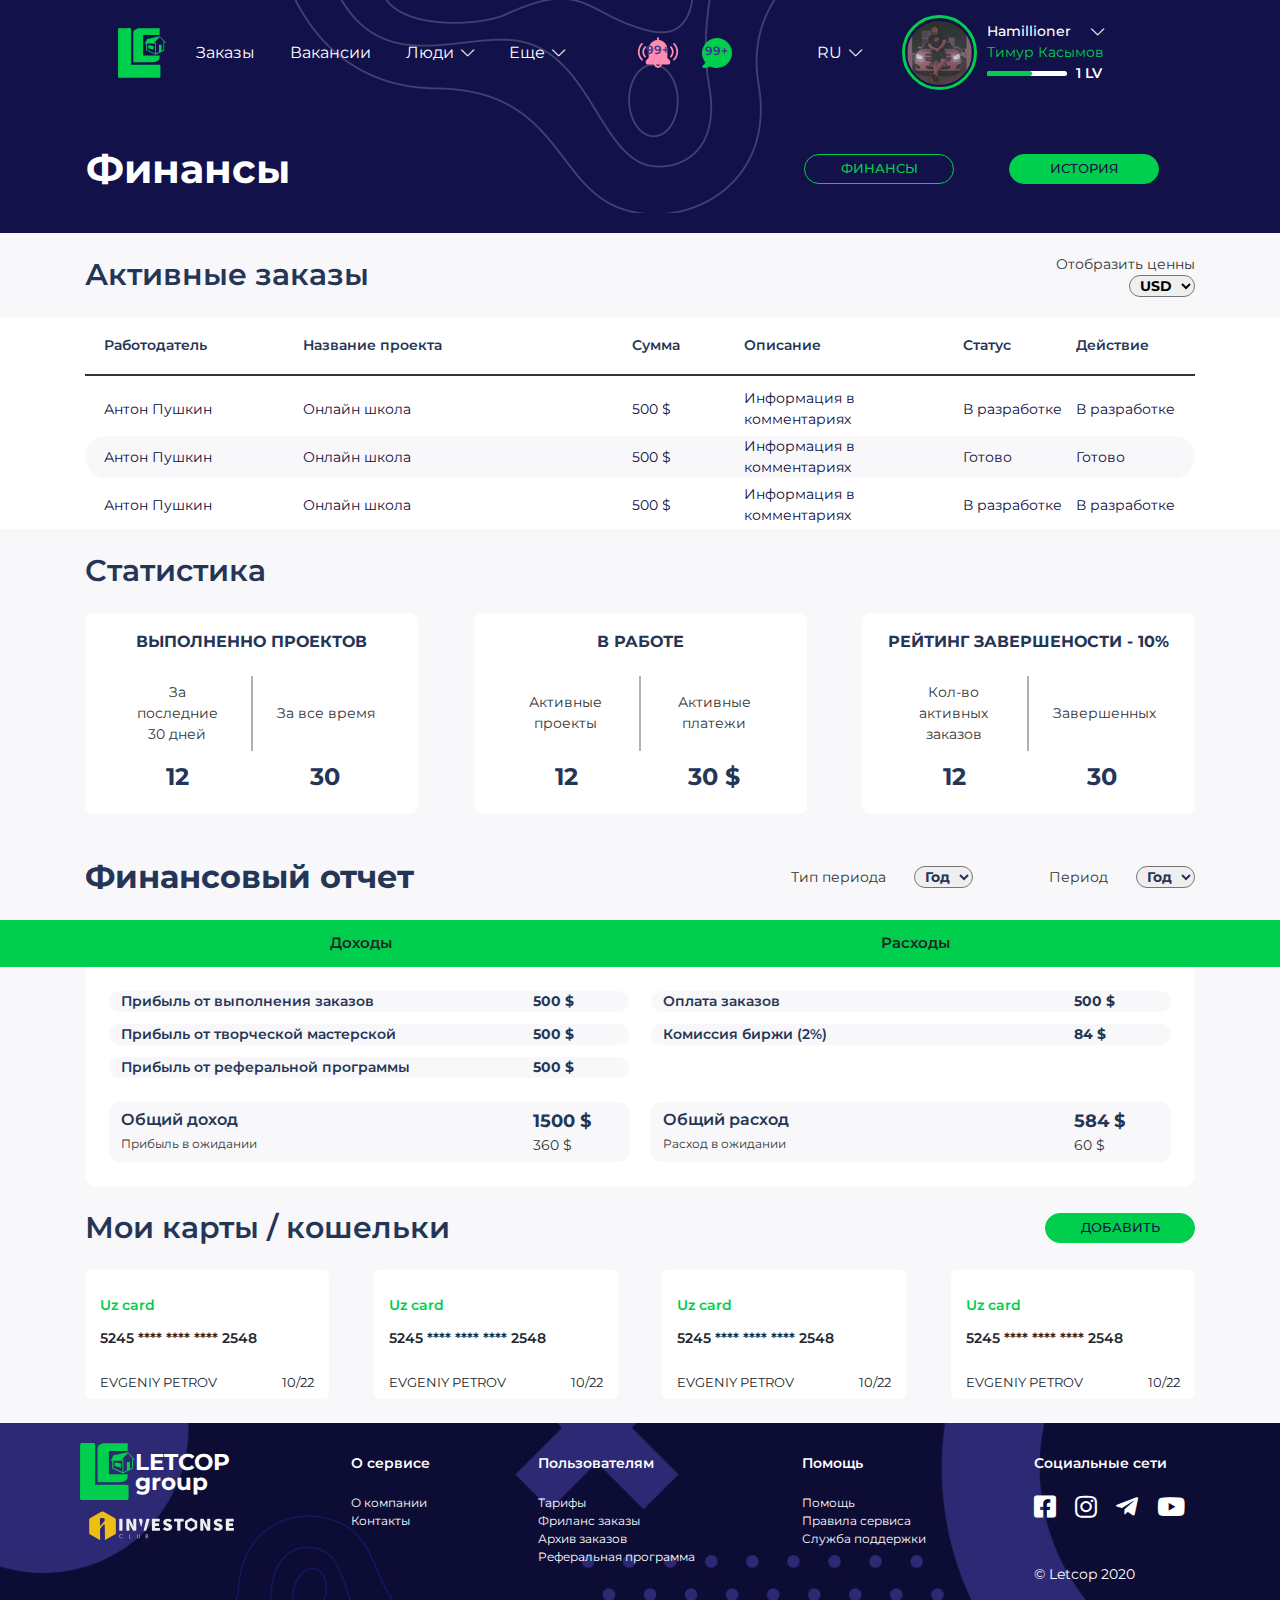
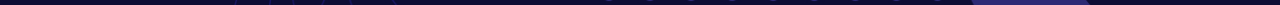
==== finance.html @ d61c0447 "errors corrected" ====
<!DOCTYPE html>
<html lang="ru">

<head>
	<meta charset="UTF-8" />
	<meta name="viewport" content="width=device-width, initial-scale=1.0" />
	<meta http-equiv="X-UA-Compatible" content="ie=edge" />
	<link rel="icon" href="img/favicon-32x32.png" sizes="32x32" type="image/png" />

	<link rel="stylesheet" href="fontawesome/css/all.min.css" />
	<link rel="stylesheet" href="css/bootstrap.min.css" />
	<link rel="stylesheet" href="css/main.css" />
	<link rel="stylesheet" href="css/translate_media.css" />
	<title></title>
</head>

<body>
	<!-- Header -->
	<header>
		<nav class="nav">
			<div class="position-absolute w-100 h-100 overflow-hidden bg-container">
				<img class="fon" src="img/fon.png" alt="" />
			</div>
			<div class="conteiner">
				<div class="head__main_block">
					<div class="head__burger">
						<div class="burger__iteam"></div>
					</div>
					<img class="media__logo" src="img/icon.svg" />

					<div class="head__left">
						<img class="head__logo" src="img/icon.svg" />
						<nav>
							<a href="#/">Заказы</a>
							<a href="#/">Вакансии</a>

							<div class="head__bottom clickedElem">
								<span>Люди</span>
								<i class="fal fa-chevron-down"></i>

								<div class="hide__link">
									<a href="#/">Все команды</a>
									<a href="#/">Все исполнители</a>
								</div>
							</div>

							<div class="head__bottom clickedElem">
								<span>Еще</span>
								<i class="fal fa-chevron-down"></i>

								<div class="hide__link">
									<a href="#/">Форум</a>
									<a href="#/">Блог</a>
									<a href="#/">Новости</a>
								</div>
							</div>
						</nav>
					</div>
					<div class="head__botton">
						<div class="head__bell clickedElem active__bell">
							<p>200</p>
							<svg version="1.1" id="Layer_1" xmlns="http://www.w3.org/2000/svg"
								xmlns:xlink="http://www.w3.org/1999/xlink" x="0px" y="0px" viewBox="0 0 251.2 251.2"
								style="enable-background: new 0 0 251.2 251.2" xml:space="preserve">
								<path class="st0" d="M174.9,154.9c-0.3-0.3-0.4-0.6-0.4-1v-44.8c0-25.4-19.5-46.3-44.2-48.7V49.8c0-2.6-2.1-4.7-4.7-4.7
									c-2.6,0-4.7,2.1-4.7,4.7v10.7c-24.8,2.4-44.2,23.3-44.2,48.7v44.8c0,0.4-0.2,0.7-0.4,1l-11.7,11.7c-2,2-3.1,4.7-3.1,7.6v3.6
									c0,5.9,4.8,10.8,10.8,10.8h32.7c1.7,9.9,10.3,17.5,20.7,17.5s19-7.6,20.7-17.5H179c5.9,0,10.8-4.8,10.8-10.8v-3.6
									c0-2.9-1.1-5.6-3.1-7.6L174.9,154.9z M125.6,196.7c-5.2,0-9.6-3.5-11.1-8.2h22.1C135.1,193.3,130.8,196.7,125.6,196.7z M61.7,150.1
									c-0.9,0.9-2.1,1.4-3.3,1.4c-1.2,0-2.4-0.5-3.3-1.4c-7.5-7.5-11.6-17.5-11.6-28s4.1-20.6,11.6-28c1.8-1.8,4.8-1.8,6.6,0
									c1.8,1.8,1.8,4.8,0,6.6c-5.7,5.7-8.9,13.3-8.9,21.4c0,8.1,3.1,15.7,8.9,21.4C63.5,145.3,63.5,148.3,61.7,150.1z M45.2,160
									c1.8,1.8,1.8,4.8,0,6.6c-0.9,0.9-2.1,1.4-3.3,1.4c-1.2,0-2.4-0.5-3.3-1.4c-11.9-11.9-18.5-27.7-18.5-44.5s6.6-32.6,18.5-44.5
									c1.8-1.8,4.8-1.8,6.6,0c1.8,1.8,1.8,4.8,0,6.6c-10.1,10.1-15.7,23.6-15.7,37.9S35.1,149.9,45.2,160z M196.1,150.1
									c-0.9,0.9-2.1,1.4-3.3,1.4s-2.4-0.5-3.3-1.4c-1.8-1.8-1.8-4.8,0-6.6c11.8-11.8,11.8-31.1,0-42.9c-1.8-1.8-1.8-4.8,0-6.6
									c1.8-1.8,4.8-1.8,6.6,0C211.6,109.5,211.6,134.7,196.1,150.1z M231,122.1c0,16.8-6.6,32.6-18.5,44.5c-0.9,0.9-2.1,1.4-3.3,1.4
									s-2.4-0.5-3.3-1.4c-1.8-1.8-1.8-4.8,0-6.6c10.1-10.1,15.7-23.6,15.7-37.9s-5.6-27.8-15.7-37.9c-1.8-1.8-1.8-4.8,0-6.6
									c1.8-1.8,4.8-1.8,6.6,0C224.5,89.4,231,105.3,231,122.1z" />
							</svg>

							<div class="hide__modal_block" id="remove__mobile">
								<div class="hide__modal_triangle"></div>
								<div class="hide__bell_modal">
									<div class="hide__modal_iteam">
										<i class="fas fa-bullhorn"></i>
										<div class="hide__modal_content">
											<div class="hide__modal_title">Напоминание</div>
											<div class="hide__modal_text">
												Действие вашего вашего тарифа истекает через 1 день!
											</div>
										</div>
									</div>
									<div class="hide__modal_iteam">
										<i class="fas fa-award"></i>
										<div class="hide__modal_content">
											<div class="hide__modal_title">Достижение</div>
											<div class="hide__modal_text">
												Вы получили новое достижение “Торговец”
											</div>
										</div>
									</div>
									<div class="hide__modal_iteam">
										<i class="fas fa-star"></i>
										<div class="hide__modal_content">
											<div class="hide__modal_title">Рейтинг</div>
											<div class="hide__modal_text">
												Ваш рейтинг повысился просмотрите новый отзыв от
												<span>Hamilioner</span>
											</div>
										</div>
									</div>
									<div class="hide__modal_iteam">
										<i class="fas fa-star"></i>
										<div class="hide__modal_content">
											<div class="hide__modal_title">Рейтинг</div>
											<div class="hide__modal_text">
												Ваш рейтинг повысился просмотрите новый отзыв от
												<span>Hamilioner</span>
											</div>
										</div>
									</div>
									<div class="hide__modal_iteam">
										<i class="fas fa-star"></i>
										<div class="hide__modal_content">
											<div class="hide__modal_title">Рейтинг</div>
											<div class="hide__modal_text">
												Ваш рейтинг повысился просмотрите новый отзыв от
												<span>Hamilioner</span>
											</div>
										</div>
									</div>
									<div class="hide__modal_iteam">
										<i class="fas fa-star"></i>
										<div class="hide__modal_content">
											<div class="hide__modal_title">Рейтинг</div>
											<div class="hide__modal_text">
												Ваш рейтинг повысился просмотрите новый отзыв от
												<span>Hamilioner</span>
											</div>
										</div>
									</div>
									<div class="hide__modal_iteam">
										<i class="fas fa-gift"></i>
										<div class="hide__modal_content">
											<div class="hide__modal_title">Подарки</div>
											<div class="hide__modal_text">
												Администрация Letcop поздравляет вас с Днем Рождения,
												вы получаете в подарок тариф "Gold"
											</div>
										</div>
									</div>
									<div class="hide__modal_iteam">
										<i class="fas fa-exclamation-circle"></i>
										<div class="hide__modal_content">
											<div class="hide__modal_title">Администрация</div>
											<div class="hide__modal_text">
												Ваш заказ был удален по причине "Ненормативная
												лексика"
											</div>
										</div>
									</div>
								</div>
							</div>
						</div>
						<div class="head__chat active__chat">
							<p>50000000</p>
							<svg version="1.1" id="Capa_1" xmlns="http://www.w3.org/2000/svg"
								xmlns:xlink="http://www.w3.org/1999/xlink" x="0px" y="0px" viewBox="0 0 477.6 477.6"
								style="enable-background: new 0 0 477.6 477.6" xml:space="preserve">
								<g>
									<g>
										<path class="st0" d="M407.6,70c-45.1-45.1-105-70-168.8-70S115.1,24.9,70,70c-87,87-93.3,226-15.8,320.2
												c-10.7,21.9-23.3,36.5-37.6,43.5C7.9,438,3,447.4,4.4,457c1.5,9.7,8.9,17.2,18.6,18.7c5.3,0.8,11,1.3,16.9,1.3l0,0
												c29.3,0,60.1-10.1,85.8-27.8c34.6,18.6,73.5,28.4,113.1,28.4c63.8,0,123.7-24.8,168.8-69.9s69.9-105.1,69.9-168.8
												S452.7,115.1,407.6,70z" />
										<path class="st1"
											d="M338.8,160h-200c-7.5,0-13.5,6-13.5,13.5s6,13.5,13.5,13.5h200c7.5,0,13.5-6,13.5-13.5S346.2,160,338.8,160z" />
										<path class="st1" d="M338.8,225.3h-200c-7.5,0-13.5,6-13.5,13.5s6,13.5,13.5,13.5h200c7.5,0,13.5-6,13.5-13.5
												S346.2,225.3,338.8,225.3z" />
										<path class="st1" d="M338.8,290.6h-200c-7.5,0-13.5,6-13.5,13.5s6,13.5,13.5,13.5h200c7.5,0,13.5-6,13.5-13.5
												S346.2,290.6,338.8,290.6z" />
									</g>
								</g>
							</svg>
						</div>
					</div>
					<div class="head__right clickedElem">
						<div class="head__bottom clickedElem">
							<span>RU</span>
							<i class="fal fa-chevron-down"></i>
							<div class="hide__link">
								<a href="#/">UZ</a>
							</div>
						</div>
						<a href="#/" class="head__singIn">
							<i class="fas fa-sign-in"></i>
							<p>Войти</p>
						</a>
						<div class="head__profile">
							<div class="head__foto">
								<img src="img/avatar.png" />
							</div>
							<div class="head__profile_content">
								<div class="head__logine">
									<p>Hamillioner</p>
									<i class="fal fa-chevron-down"></i>
								</div>
								<div class="head__name">Тимур Касымов</div>
								<div class="head__line_block">
									<div class="head__line"></div>
									<div class="head__line_number">1 LV</div>
								</div>
							</div>
						</div>
						<div class="head__hide">
							<div class="head__hide_box">
								<div class="head__hide_left">
									<a class="head__hide_share" href="#/">
										<span>ФИНАНСЫ</span>
										<i class="fas fa-external-link-alt"></i> </a><br />
									<a href="#/">История переводов</a><br />
									<a href="#/">Реферальная программа</a><br />
									<a href="#/">Платный услуги</a><br />
									<a href="#/">Настройки</a><br />
								</div>
								<div class="head__hide_right">
									<a class="head__hide_share" href="#/">
										<span>ПРОФИЛЬ</span>
										<i class="fas fa-external-link-alt"></i> </a><br />
									<a href="#/">Команды</a><br />
									<a href="#/">Вкладки</a><br />
									<a href="#/">Мои заявки</a><br />
									<a href="#/">Творческая мастерская</a><br />
								</div>
							</div>
							<div class="media__hide_box">
								<div class="media__hide_button">
									<a href="#/">ПРОФИЛЬ</a>
									<i class="fas fa-external-link-alt icon"></i>
									<i class="fal fa-chevron-down down__icon"></i>
								</div>
								<div class="media__hide_links">
									<a href="#/">История переводов</a><br />
									<a href="#/">Реферальная программа</a><br />
									<a href="#/">Платный услуги</a><br />
									<a href="#/">Настройки</a>
								</div>

								<div class="color_blue media__hide_button">
									<a href="#/">ФИНАНСЫ</a>
									<i class="fas fa-external-link-alt icon"></i>
									<i class="fal fa-chevron-down down__icon"></i>
								</div>
								<div class="media__hide_links">
									<a href="#/">Команды</a><br />
									<a href="#/">Вкладки</a><br />
									<a href="#/">Мои заявки</a><br />
									<a href="#/">Творческая мастерская</a>
								</div>
							</div>
							<div class="head__hide_bottom">
								<a class="head__support" href="#/">
									<span>Поддержка</span>
									<i class="fas fa-headset"></i>
								</a>
								<a class="head__logout" href="#/">
									<span>Выход</span>
									<i class="fas fa-sign-out"></i>
								</a>
							</div>
						</div>
					</div>
				</div>
				<div class="nav__botton">
					<h1>Финансы</h1>
					<div class="nav__btn">
						<a class="btn2 info__btn" href="/finance.html">Финансы</a>
						<a class="btn" href="/translate.html">История</a>
					</div>
				</div>
			</div>
			<div class="head__media_modal clickedElem">
				<div class="head__modal_inner">
					<a href="#/">Заказы</a>
					<a href="#/">Вакансии</a>
					<div class="media__hide_box">
						<div class="media__hide_button">
							<a href="#/">Люди</a>
							<i class="fal fa-chevron-down down__icon"></i>
						</div>
						<div class="media__hide_links">
							<a href="#/">Все команды</a>
							<a href="#/">Все исполнители</a>
						</div>

						<div class="media__hide_button">
							<a href="#/">Еще</a>
							<i class="fal fa-chevron-down down__icon"></i>
						</div>
						<div class="media__hide_links">
							<a href="#/">Форум</a>
							<a href="#/">Блог</a>
							<a href="#/">Новости</a>
						</div>
					</div>
					<div class="change__lang">
						<p class="change__title">Язык</p>
						<p class="active__lang">RU</p>
						<p>UZ</p>
					</div>
					<i class="fas fa-times-circle close"></i>
				</div>
				<div class="mobile__modal">
					<div class="head__profile">
						<div class="head__foto">
							<img src="img/avatar.png" />
						</div>
						<div class="head__profile_content">
							<div class="modile__head_login">
								<p>Hamillioner</p>
							</div>
							<div class="head__name">Тимур Касымов</div>
							<div class="head__line_block">
								<div class="head__line"></div>
								<div class="head__line_number">1 LV</div>
							</div>
						</div>
					</div>
					<div class="media__hide_box">
						<div class="media__hide_button">
							<a href="#/">Меню</a>
							<i class="fal fa-chevron-down down__icon"></i>
						</div>
						<div class="media__hide_links">
							<a href="#/">Заказы</a>
							<a href="#/">Вакансии</a>
							<a href="#/">Все команды</a>
							<a href="#/">Все исполнители</a>
							<a href="#/">Форум</a>
							<a href="#/">Блог</a>
							<a href="#/">Новости</a>
						</div>

						<div class="media__hide_button">
							<a href="#/">ПРОФИЛЬ</a>
							<i class="fal fa-chevron-down down__icon"></i>
						</div>
						<div class="media__hide_links">
							<a href="#/">История переводов</a>
							<a href="#/">Реферальная программа</a>
							<a href="#/">Платный услуги</a>
							<a href="#/">Настройки</a>
						</div>

						<div class="media__hide_button">
							<a href="#/">ФИНАНСЫ</a>
							<i class="fal fa-chevron-down down__icon"></i>
						</div>
						<div class="media__hide_links">
							<a href="#/">Команды</a>
							<a href="#/">Вкладки</a>
							<a href="#/">Мои заявки</a>
							<a href="#/">Творческая мастерская</a>
						</div>
					</div>
					<div class="change__lang">
						<p class="change__title">Язык</p>
						<p class="active__lang">RU</p>
						<p>UZ</p>
					</div>
					<div class="head__hide_bottom">
						<a class="head__support" href="#/">
							<span>Поддержка</span>
							<i class="fas fa-headset"></i>
						</a>
						<a class="head__logout" href="#/">
							<span>Выход</span>
							<i class="fas fa-sign-out"></i>
						</a>
					</div>
					<i class="fas fa-times-circle close"></i>
				</div>
			</div>

			<div class="mobile__bell_modal hide__modal_block">
				<div class="hide__modal_triangle"></div>
				<div class="hide__bell_modal">
					<div class="hide__modal_iteam">
						<i class="fas fa-bullhorn"></i>
						<div class="hide__modal_content">
							<div class="hide__modal_title">Напоминание</div>
							<div class="hide__modal_text">
								Действие вашего вашего тарифа истекает через 1 день!
							</div>
						</div>
					</div>
					<div class="hide__modal_iteam">
						<i class="fas fa-award"></i>
						<div class="hide__modal_content">
							<div class="hide__modal_title">Достижение</div>
							<div class="hide__modal_text">
								Вы получили новое достижение “Торговец”
							</div>
						</div>
					</div>
					<div class="hide__modal_iteam">
						<i class="fas fa-star"></i>
						<div class="hide__modal_content">
							<div class="hide__modal_title">Рейтинг</div>
							<div class="hide__modal_text">
								Ваш рейтинг повысился просмотрите новый отзыв от
								<span>Hamilioner</span>
							</div>
						</div>
					</div>
					<div class="hide__modal_iteam">
						<i class="fas fa-star"></i>
						<div class="hide__modal_content">
							<div class="hide__modal_title">Рейтинг</div>
							<div class="hide__modal_text">
								Ваш рейтинг повысился просмотрите новый отзыв от
								<span>Hamilioner</span>
							</div>
						</div>
					</div>
					<div class="hide__modal_iteam">
						<i class="fas fa-star"></i>
						<div class="hide__modal_content">
							<div class="hide__modal_title">Рейтинг</div>
							<div class="hide__modal_text">
								Ваш рейтинг повысился просмотрите новый отзыв от
								<span>Hamilioner</span>
							</div>
						</div>
					</div>
					<div class="hide__modal_iteam">
						<i class="fas fa-star"></i>
						<div class="hide__modal_content">
							<div class="hide__modal_title">Рейтинг</div>
							<div class="hide__modal_text">
								Ваш рейтинг повысился просмотрите новый отзыв от
								<span>Hamilioner</span>
							</div>
						</div>
					</div>
					<div class="hide__modal_iteam">
						<i class="fas fa-gift"></i>
						<div class="hide__modal_content">
							<div class="hide__modal_title">Подарки</div>
							<div class="hide__modal_text">
								Администрация Letcop поздравляет вас с Днем Рождения, вы
								получаете в подарок тариф "Gold"
							</div>
						</div>
					</div>
					<div class="hide__modal_iteam">
						<i class="fas fa-exclamation-circle"></i>
						<div class="hide__modal_content">
							<div class="hide__modal_title">Администрация</div>
							<div class="hide__modal_text">
								Ваш заказ был удален по причине "Ненормативная лексика"
							</div>
						</div>
					</div>
				</div>
			</div>
		</nav>
	</header>

	<!-- Main -->
	<main class="main">
		<section class="section order">
			<div class="container">
				<div class="section__h2">
					<h2>Активные заказы</h2>
					<span>Отобразить ценны
						<select class="font-weight-bold" name="USD" id="">
							<option value="">USD</option>
							<option value="">USD</option>
						</select>
					</span>
				</div>
			</div>
			<div class="table">
				<div class="container">
					<div class="table__top">
						<p>Работодатель</p>
						<p>Название проекта</p>
						<span>Сумма</span>
						<p>Описание</p>
						<span>Статус</span>
						<span>Действие</span>
					</div>
					<ul class="table__block">
						<li>
							<p data-label="Работодатель">Антон Пушкин</p>
							<p data-label="Название проекта">Онлайн школа</p>
							<span data-label="Сумма">500 $</span>
							<p data-label="Описание">Информация в комментариях</p>
							<span data-label="Статус">В разработке</span>
							<span data-label="Действие">В разработке</span>
						</li>
						<li>
							<p data-label="Работодатель">Антон Пушкин</p>
							<p data-label="Название проекта">Онлайн школа</p>
							<span data-label="Сумма">500 $</span>
							<p data-label="Описание">Информация в комментариях</p>
							<span data-label="Статус">Готово</span>
							<span data-label="Действие">Готово</span>
						</li>
						<li>
							<p data-label="Работодатель">Антон Пушкин</p>
							<p data-label="Название проекта">Онлайн школа</p>
							<span data-label="Сумма">500 $</span>
							<p data-label="Описание">Информация в комментариях</p>
							<span data-label="Статус">В разработке</span>
							<span data-label="Действие">В разработке</span>
						</li>
						<li>
							<p data-label="Работодатель">Антон Пушкин</p>
							<p data-label="Название проекта">Онлайн школа</p>
							<span data-label="Сумма">500 $</span>
							<p data-label="Описание">Информация в комментариях</p>
							<span data-label="Статус">В разработке</span>
							<span data-label="Действие">В разработке</span>
						</li>
						<li>
							<p data-label="Работодатель">Антон Пушкин</p>
							<p data-label="Название проекта">Онлайн школа</p>
							<span data-label="Сумма">500 $</span>
							<p data-label="Описание">Информация в комментариях</p>
							<span data-label="Статус">В разработке</span>
							<span data-label="Действие">В разработке</span>
						</li>
					</ul>
				</div>
			</div>
		</section>
		<section class="statistics">
			<div class="container">
				<div class="cards__title">
					<h2>Статистика</h2>
				</div>
				<div class="cards__box">
					<div class="cards__block">
						<h3 class="font-weight-bold text-center">ВЫПОЛНЕННО ПРОЕКТОВ</h3>
						<div class="cards__info">
							<p>За последние 30 дней</p>
							<span class="mid-line"></span>
							<p>За все время</p>
						</div>
						<div class="cards__bottom">
							<p>12</p>
							<p>30</p>
						</div>
					</div>
					<div class="cards__block">
						<h3 class="font-weight-bold text-center">В РАБОТЕ</h3>
						<div class="cards__info">
							<p>Активные проекты</p>
							<span class="mid-line"></span>
							<p>Активные платежи</p>
						</div>
						<div class="cards__bottom">
							<p>12</p>
							<p>30 $</p>
						</div>
					</div>
					<div class="cards__block">
						<h3 class="font-weight-bold text-center">
							РЕЙТИНГ ЗАВЕРШЕНОСТИ - 10%
						</h3>
						<div class="cards__info">
							<p>Кол-во активных заказов</p>
							<span class="mid-line"></span>
							<p>Завершенных</p>
						</div>
						<div class="cards__bottom">
							<p>12</p>
							<p>30</p>
						</div>
					</div>
				</div>
			</div>
		</section>
		<section class="income">
			<div class="container">
				<div class="section__h2">
					<h2 class="font-weight-bold">Финансовый отчет</h2>
					<span>Тип периода
						<select class="font-weight-bold" name="Год" id="">
							<option value="">Год</option>
							<option value="">Год</option>
						</select>
					</span>
					<span>Период
						<select class="font-weight-bold" name="Год" id="">
							<option value="">Год</option>
							<option value="">Год</option>
						</select>
					</span>
				</div>
			</div>
			<div class="income__top">
				<div class="container">
					<p>Доходы</p>
					<p>Расходы</p>
				</div>
			</div>
			<div class="container">
				<div class="income__box">
					<div class="income__left">
						<ul id="_income-box" class="items">
							<li>
								<p>Прибыль от выполнения заказов</p>
								<span>500 $</span>
							</li>
							<li>
								<p>Прибыль от творческой мастерской</p>
								<span>500 $</span>
							</li>
							<li>
								<p>Прибыль от реферальной программы</p>
								<span>500 $</span>
							</li>
						</ul>
						<div class="item">
							<div class="top">
								<p>Общий доход</p>
								<span id="total-income">5000 $</span>
							</div>
							<div class="botton">
								<p>Прибыль в ожидании</p>
								<span>360 $</span>
							</div>
						</div>
					</div>
					<div class="income__right">
						<ul id="_expenses-box" class="items">
							<li>
								<p>Оплата заказов</p>
								<span>500 $</span>
							</li>
							<li>
								<p>Комиссия биржи (2%)</p>
								<span>84 $</span>
							</li>
						</ul>
						<div class="item">
							<div class="top">
								<p>Общий расход</p>
								<span id="total-expenses">132 $</span>
							</div>
							<div class="botton">
								<p>Расход в ожидании</p>
								<span>60 $</span>
							</div>
						</div>
					</div>
				</div>
			</div>
		</section>
		<section class="cards">
			<div class="container">
				<div class="cards__title">
					<h2>Мои карты / кошельки</h2>
					<a href="#" class="btn">Добавить</a>
				</div>
				<div class="cards__box">
					<div class="cards__block">
						<span>Uz card</span>
						<div class="cards__num">
							<p>5245 **** **** **** 2548</p>
						</div>
						<div class="cards__botton">
							<p>EVGENIY PETROV</p>
							<p>10/22</p>
						</div>
					</div>
					<div class="cards__block">
						<span>Uz card</span>
						<div class="cards__num">
							<p>5245 **** **** **** 2548</p>
						</div>
						<div class="cards__botton">
							<p>EVGENIY PETROV</p>
							<p>10/22</p>
						</div>
					</div>
					<div class="cards__block">
						<span>Uz card</span>
						<div class="cards__num">
							<p>5245 **** **** **** 2548</p>
						</div>
						<div class="cards__botton">
							<p>EVGENIY PETROV</p>
							<p>10/22</p>
						</div>
					</div>
					<div class="cards__block">
						<span>Uz card</span>
						<div class="cards__num">
							<p>5245 **** **** **** 2548</p>
						</div>
						<div class="cards__botton">
							<p>EVGENIY PETROV</p>
							<p>10/22</p>
						</div>
					</div>
				</div>
			</div>
		</section>
	</main>

	<!-- Footer -->
	<footer class="footer disNon">
		<div class="container_ded">
			<div class="footer__item">
				<a href="#" class="letcop__com">
					<img src="img/1.svg" id="letcop_com" alt="Letcop.com" />
					<div>LETCOP <span> group </span></div>
				</a>
				<a href="#" class="letcop__com">
					<img src="img/INVESTONSE.svg" class="investonse" id="investonse" alt="INVESTONSE" />
				</a>
			</div>

			<div class="footer__item">
				<div class="footer__item__head">О сервисе</div>
				<div class="item__list">
					<a href="#">О компании</a> <br />
					<a href="#">Контакты</a>
				</div>
			</div>

			<div class="footer__item">
				<div class="footer__item__head">Пользователям</div>
				<div class="item__list">
					<a href="#">Тарифы</a> <br />
					<a href="#">Фриланс заказы</a> <br />
					<a href="#">Архив заказов</a> <br />
					<a href="#">Реферальная программа</a>
				</div>
			</div>

			<div class="footer__item">
				<div class="footer__item__head">Помощь</div>
				<div class="item__list">
					<a href="#">Помощь</a> <br />
					<a href="#">Правила сервиса</a> <br />
					<a href="#">Служба поддержки</a>
				</div>
			</div>

			<div class="footer__item">
				<div class="footer__item__head">Социальные сети</div>
				<div class="social soc-end">
					<a href="https://www.facebook.com/letcopcom" target="_blank"><i class="fab fa-facebook-square"></i></a>
					<a href="https://www.instagram.com/letcop/" target="_blank"><i class="fab fa-instagram"></i></a>
					<a href="https://t.me/letcop" target="_blank"><i class="fab fa-telegram-plane"></i></a>
					<a href="https://www.youtube.com/channel/UCUsrbBhYrHi9tguALYINWfA?view_as=subscriber" target="_blank"><i
							class="fab fa-youtube"></i></a>
				</div>
				<br /><br />
				<p class="copy">&copy; Letcop 2020</p>
			</div>
		</div>
	</footer>

	<!-- Мобильный футер -->

	<div class="footer__mob dis">
		<div class="footer__item">
			<a href="#" class="logo__mob">
				<img src="img/investonse_mob.png" class="investonse_mob" id="investonse_mob" alt="INVESTONSE" />
			</a>
		</div>

		<div id="aboutServiceBlock" class="footer__item">
			О сервисе
			<span class="spanFin"><i id="chevronAbSv" style="cursor: pointer" class="fal fa-chevron-down"></i></span>
		</div>
		<div id="aboutServiceBlocks" class="blocks_fr" style="overflow: hidden; height: 0">
			<a href="#" class="fr__item">О компании</a>
			<div class="fr__line"></div>
			<a href="#" class="fr__item">Контакты</a>
		</div>

		<div id="forUsersBlock" class="footer__item">
			Пользователям
			<span class="spanFin"><i id="chevronForUsers" style="cursor: pointer" class="fal fa-chevron-down"></i></span>
		</div>
		<div id="forUsersBlocks" class="blocks_fr" style="overflow: hidden; height: 0">
			<a href="#" class="fr__item">Тарифы</a>
			<div class="fr__line"></div>
			<a href="#" class="fr__item">Фриланс заказы</a>
			<div class="fr__line"></div>
			<a href="#" class="fr__item">Архив заказов</a>
			<div class="fr__line"></div>
			<a href="#" class="fr__item">Реферальная программа</a>
		</div>

		<div id="hpBlock" class="footer__item">
			Помощь
			<span class="spanFin"><i id="chevronHp" style="cursor: pointer" class="fal fa-chevron-down"></i></span>
		</div>
		<div id="hpBlocks" class="blocks_fr" style="overflow: hidden; height: 0">
			<a href="#" class="fr__item">Помощь</a>
			<div class="fr__line"></div>
			<a href="#" class="fr__item">Правила сервиса</a>
			<div class="fr__line"></div>
			<a href="#" class="fr__item">Служба поддержки</a>
		</div>

		<div id="scBlock" class="footer__item">
			Социальные сети
			<span class="spanFin"><i id="chevronSc" style="cursor: pointer" class="fal fa-chevron-down"></i></span>
		</div>
		<div id="scBlocks" class="blocks_fr social" style="overflow: hidden; height: 0">
			<a href="https://www.facebook.com/letcopcom" target="_blank"><i class="fab fa-facebook-square"></i></a>
			<a href="https://www.instagram.com/letcop/" target="_blank"><i class="fab fa-instagram"></i></a>
			<a href="https://t.me/letcop" target="_blank"><i class="fab fa-telegram-plane"></i></a>
			<a href="https://www.youtube.com/channel/UCUsrbBhYrHi9tguALYINWfA?view_as=subscriber" target="_blank"><i
					class="fab fa-youtube"></i></a>
		</div>

		<p class="copy">&copy; Letcop 2020</p>
	</div>
	<script src="js/main.js"></script>
</body>

</html>
---- css/main.css ----
@import url("https://fonts.googleapis.com/css2?family=Montserrat:ital,wght@0,100;0,200;0,300;0,400;0,500;0,600;0,700;0,800;0,900;1,100;1,200;1,300;1,400;1,500;1,600;1,700;1,800;1,900&display=swap");
@font-face {
	font-family: "Myriad Pro Regular";
	font-style: normal;
	font-weight: normal;
	src: local("Myriad Pro Regular"),
		url("../font/MYRIADPRO-REGULAR.woff") format("woff");
}

@font-face {
	font-family: "Myriad Pro Condensed";
	font-style: normal;
	font-weight: normal;
	src: local("Myriad Pro Condensed"),
		url("../font/MYRIADPRO-COND.woff") format("woff");
}

@font-face {
	font-family: "Myriad Pro Condensed Italic";
	font-style: normal;
	font-weight: normal;
	src: local("Myriad Pro Condensed Italic"),
		url("../font/MYRIADPRO-CONDIT.woff") format("woff");
}

@font-face {
	font-family: "Myriad Pro Light";
	font-style: normal;
	font-weight: normal;
	src: local("Myriad Pro Light"),
		url("../font/MyriadPro-Light.woff") format("woff");
}

@font-face {
	font-family: "Myriad Pro Semibold";
	font-style: normal;
	font-weight: normal;
	src: local("Myriad Pro Semibold"),
		url("../font/MYRIADPRO-SEMIBOLD.woff") format("woff");
}

@font-face {
	font-family: "Myriad Pro Semibold Italic";
	font-style: normal;
	font-weight: normal;
	src: local("Myriad Pro Semibold Italic"),
		url("../font/MYRIADPRO-SEMIBOLDIT.woff") format("woff");
}

@font-face {
	font-family: "Myriad Pro Bold Condensed";
	font-style: normal;
	font-weight: normal;
	src: local("Myriad Pro Bold Condensed"),
		url("../font/MYRIADPRO-BOLDCOND.woff") format("woff");
}

@font-face {
	font-family: "Myriad Pro Bold";
	font-style: normal;
	font-weight: normal;
	src: local("Myriad Pro Bold"),
		url("../font/MYRIADPRO-BOLD.woff") format("woff");
}

@font-face {
	font-family: "Myriad Pro Bold Italic";
	font-style: normal;
	font-weight: normal;
	src: local("Myriad Pro Bold Italic"),
		url("../font/MYRIADPRO-BOLDIT.woff") format("woff");
}

@font-face {
	font-family: "Myriad Pro Bold Condensed Italic";
	font-style: normal;
	font-weight: normal;
	src: local("Myriad Pro Bold Condensed Italic"),
		url("../font/MYRIADPRO-BOLDCONDIT.woff") format("woff");
}

@font-face {
	font-family: "Monserrat";
	font-weight: 300;
	font-style: normal;

	src: url(../font/Montserrat-Thin.ttf);
}
@font-face {
	font-family: "Monserrat";
	font-weight: 400;
	font-style: normal;

	src: url(../font/Montserrat-Regular.ttf);
}
@font-face {
	font-family: "Monserrat";
	font-weight: 500;
	font-style: normal;

	src: url(../font/Montserrat-Medium.ttf);
}
@font-face {
	font-family: "Monserrat";
	font-weight: 600;
	font-style: normal;

	src: url(../font/Montserrat-SemiBold.ttf);
}
@font-face {
	font-family: "Monserrat";
	font-weight: 700;
	font-style: normal;

	src: url(../font/Montserrat-Bold.ttf);
}

*,
*::before,
*::after {
	margin: 0;
	padding: 0;
	outline: none;
	-webkit-box-sizing: border-box;
	box-sizing: border-box;
}

*::-moz-selection {
	background: #00cf4d;
	color: #fff;
}

*::selection {
	background: #00cf4d;
	color: #fff;
}

*::-moz-selection {
	background: #00cf4d;
	color: #fff;
}

*::-webkit-selection {
	background: #00cf4d;
	color: #fff;
}

:focus {
	outline: none;
}

a {
	text-decoration: none;
	font-family: "Montserrat", sans-serif;
}

a:hover {
	text-decoration: none;
}

h1,
h2,
h3,
h4,
h5,
h6 {
	font-family: "Montserrat", sans-serif;
}

p {
	font-family: "Montserrat", sans-serif;
	padding: 0;
	margin: 0;
}

h1,
h2,
h3,
h4,
h5,
h6 {
	padding: 0;
	margin: 0;
}
body {
	font-family: "Montserrat", sans-serif;
}

.btn {
	display: -webkit-box;
	display: -ms-flexbox;
	display: flex;
	-webkit-box-align: center;
	-ms-flex-align: center;
	align-items: center;
	-webkit-box-pack: center;
	-ms-flex-pack: center;
	justify-content: center;
	width: 150px;
	height: 30px;
	background-color: #00cf4d;
	border: 1px solid #00cf4d;
	border-radius: 50px;
	color: #12114a;
	text-transform: uppercase;
	font-size: 13px;
	font-weight: 500;
	margin-left: 20px;
	transition: 0.2s;
	cursor: pointer;
}

.btn:hover {
	-webkit-box-shadow: 0 0 10px rgba(0, 207, 77, 1);
	text-decoration: none;
	box-shadow: 0 0 10px rgba(0, 207, 77, 1);
	color: #fff;
}

.btn2 {
	display: -webkit-box;
	display: -ms-flexbox;
	display: flex;
	-webkit-box-align: center;
	-ms-flex-align: center;
	align-items: center;
	-webkit-box-pack: center;
	-ms-flex-pack: center;
	justify-content: center;
	width: 150px;
	height: 30px;
	background-color: transparent;
	border: 1px solid #00cf4d;
	border-radius: 50px;
	color: #00cf4d;
	text-transform: uppercase;
	font-size: 13px;
	font-weight: 500;
	margin-left: 20px;
	transition: 0.2s;
}

.btn2:hover {
	-webkit-box-shadow: 0 0 10px rgba(0, 207, 77, 1);
	text-decoration: none;
	box-shadow: 0 0 10px rgba(0, 207, 77, 1);
	background-color: #00cf4d;
	border-color: #00cf4d;
	color: #fff;
}

ul,
ol {
	list-style: none;
	margin: 0;
	padding: 0;
}
ul li,
ol li {
	display: block;
	margin: 0;
	padding: 0;
}
.font-size-2 {
	font-size: 30px;
}
/* custom scroll */
.table__block::-webkit-scrollbar {
	width: 5px;
}

.table__block::-webkit-scrollbar-thumb:vertical {
	margin: 5px;
	background-color: #999;
	-webkit-border-radius: 5px;
}

.table__block::-webkit-scrollbar-button:start:decrement,
.table__block::-webkit-scrollbar-button:end:increment {
	height: 5px;
	display: block;
}

/* HEADER */
.conteiner {
	width: 100%;
	max-width: 1170px;
	margin: 0 auto;
	padding: 0 15px;
}
header {
	width: 100%;
	color: #fff;
	background-color: #12114a;
}
.head__main_block {
	display: flex;

	align-items: center;
	justify-content: space-between;
}
.head__logo {
	width: 48px;
	height: 50px;
	margin-right: 30px;
}
nav {
	display: flex;

	align-items: center;
}
.head__bottom {
	position: relative;
	cursor: pointer;
}
.active {
	color: #00cf4d !important;
}
.active i {
	transform: rotate(-180deg);
}
.active .hide__link {
	top: 28px;
	/*display: block;*/
	opacity: 1;
	visibility: visible;
}
nav a,
.head__bottom {
	font-size: 16px;

	margin-right: 35px;

	transition: 0.3s;
	text-decoration: none;

	color: #fff;
}
nav a:hover,
.head__bottom:hover,
.head__bottom:hover i {
	color: #00cf4d;
}
.head__bottom:last-child {
	margin-right: 0;
}
.head__bottom {
	user-select: none;
}
.head__bottom i {
	font-size: 15px;

	margin-left: 3px;

	transition: 0.3s;

	color: inherit;
}
.head__right,
.head__left {
	display: flex;

	align-items: center;
}
.head__right .head__bottom {
	margin-right: 40px;
}
.head__right .head__bottom .hide__link a {
	text-decoration: none;
	color: #fff;
	font-size: 16px;
	transition: 0.3s;
}
.head__right .head__bottom .hide__link a:hover {
	text-decoration: underline;
	color: #00cf4d;
}
.head__right .show__link {
	top: 20px;
}
.head__right {
	position: relative;

	padding-left: 37px;
	padding-top: 15px;
	padding-bottom: 15px;

	width: 430px;

	transition: 0.3s;
}
.activeProfile {
	background-color: #12114a;
	box-shadow: 0px 10px 49px 0px rgba(255, 255, 255, 0.1);
}
.activeProfile .head__profile .head__profile_content .head__logine i {
	transform: rotate(-180deg);
}
.activeProfile .head__profile .head__profile_content .head__logine {
	color: #00cf4d;
}
.activeProfile .head__hide {
	top: 104px;
	opacity: 1;
	visibility: visible;
}

.head__profile {
	display: none;

	align-items: center;
}
.head__profile_content {
	font-size: 14px;
}
.head__foto {
	display: flex;

	width: 75px;
	height: 75px;
	margin-right: 10px;

	border: 3px solid #00cf4d;
	border-radius: 50%;

	align-items: center;
	justify-content: center;
}
.head__foto img {
	border-radius: 50%;
}
.head__logine {
	font-weight: 500;
	display: flex;
	align-items: center;
	cursor: pointer;
	color: #fff;
}
.head__logine i {
	font-size: 15px;

	margin-left: 20px;

	transition: 0.3s;

	color: inherit;
}
.head__name {
	color: #00cf4d;
}
.head__line_number {
	font-weight: 600;
}
.head__line_block {
	display: flex;

	align-items: center;
}
.head__line {
	position: relative;

	width: 80px;
	height: 5px;
	margin-right: 9px;

	border-radius: 2.5px;
	background-color: #fff;
}
.head__line:before {
	position: absolute;
	top: 0;
	left: 0;

	width: 45px;
	height: 100%;

	content: "";

	border-radius: 2.5px;
	background-color: #00cf4d;
}
.head__hide {
	position: absolute;
	top: 60px;
	/*right: -100px;*/
	right: 0;

	width: 100%;

	background-color: #12114a;
	border-top: 1px solid #373685;

	border-radius: 0 0 10px 10px;

	box-shadow: 0px 25px 49px 0px rgba(255, 255, 255, 0.1);

	opacity: 0;
	visibility: hidden;

	transition: 0.4s;
	/*z-index: -1;*/
}
.head__hide_box {
	display: flex;
	align-items: flex-start;
	padding: 19px 0 14px 37px;
}
.head__hide_left,
.head__hide_right {
	width: 50%;
}
.head__hide_left a,
.head__hide_right a {
	font-size: 14px;
	display: inline-block;
	margin-bottom: 18px;
	text-decoration: none;
	color: #fff;
	position: relative;
}
.head__hide_left a:last-child {
	margin-bottom: 0;
}
.head__hide_right a:last-child {
	margin-bottom: 0;
}
.head__hide_left a:after {
	content: "";
	width: 0;
	height: 1px;
	background-color: #fff;
	position: absolute;
	bottom: -1px;
	left: 0;
	transition: 0.3s;
}
.head__hide_left a:hover:after {
	width: 100%;
}
.head__hide_right a:after,
.head__support:after,
.head__logout:after {
	content: "";
	width: 0;
	height: 1px;
	background-color: #706cff;
	position: absolute;
	bottom: -1px;
	left: 0;
	transition: 0.3s;
}
.head__hide_right a:hover:after {
	width: 100%;
}
.head__support:after {
	background-color: #00cf4d;
}
.head__logout:after {
	background-color: #706cff;
}
.head__support:hover:after {
	width: 100%;
}
.head__logout:hover:after {
	width: 100%;
}
.head__hide_share span {
	font-size: 16px;
	font-weight: 600;
}
.head__hide_share i {
	font-size: 16px;
	font-weight: 500;

	margin-left: 12px;
}
.head__hide_right a {
	color: #706cff;
}
.head__hide_bottom {
	width: 100%;
	background-color: #3a3889;
	padding: 14px 13px 16px 37px;
	border-radius: 0 0 10px 10px;
	display: flex;
	align-items: center;
	justify-content: space-between;
}
.head__hide_bottom a {
	text-decoration: none;
}
.head__hide_bottom a i {
	margin-left: 11px;
}
.head__support {
	color: #00cf4d;
	font-size: 16px;
	font-weight: 500;
	position: relative;
}
.head__logout {
	font-size: 16px;
	color: #706cff;
	position: relative;
}
.hide__link {
	position: absolute;
	top: 0px;
	left: 0;
	width: 150px;
	/*display: none;*/
	opacity: 0;
	visibility: hidden;
	z-index: 1;
	transition: 0.4s;
}
.show__link {
	top: 28px;
}
.hide__link a {
	margin-right: 0;
	display: block;
	line-height: 1.25;
}
.hide__link a:hover {
	color: #00cf4d;
	text-decoration: underline;
}
.head__botton {
	display: flex;
	align-items: center;
	margin-left: 20px;
}
.head__bell {
	margin-right: 20px;
	position: relative;
	user-select: none;
	cursor: pointer;
}
.head__chat {
	position: relative;
}
.head__bell svg {
	width: 48px;
	height: 49px;
	fill: rgba(255, 255, 255, 0.5);
	transition: 0.3s;
}
.head__chat {
	user-select: none;
	cursor: pointer;
}
.head__chat svg {
	width: 30px;
	height: 30px;
	fill: rgba(255, 255, 255, 0.5);
	transition: 0.3s;
}
.head__bell svg:hover {
	fill: #d0cfdb;
}
.head__chat svg:hover {
	fill: #d0cfdb;
}
.head__chat p:hover + svg {
	fill: #d0cfdb;
}
.head__bell p:hover + svg {
	fill: #d0cfdb;
}
.st1 {
	fill: #14134d;
}
.active__bell svg {
	fill: #ff8cb2;
}
.active__chat svg {
	fill: #00cf4d;
}
.active__chat .st1 {
	fill: transparent;
}
.active__bell p,
.active__chat p {
	color: #3a3889;
	font-size: 12px;
	font-weight: 600;
	position: absolute;
	top: 45%;
	left: 50%;
	transform: translate(-50%, -50%);
}

.hide__modal_block {
	position: absolute;
	top: 10px;
	left: 50%;
	transform: translateX(-50%);
	background-color: #eeeeef;
	border-radius: 8px;
	opacity: 0;
	visibility: hidden;
	transition: 0.4s;
}
.activeBell .hide__modal_block {
	top: 62px;
	opacity: 1;
	visibility: visible;
}
.hide__bell_modal {
	overflow-y: scroll;
	height: 345px;
	width: 368px;
}
.hide__modal_iteam {
	display: flex;
	align-items: center;
	padding: 10px 13px 10px 29px;
	color: #253556;
	border-bottom: 1px solid #fff;
	transition: 0.3s;
}
.hide__modal_iteam:first-child {
	border-radius: 8px 8px 0 0;
}
.hide__modal_iteam:last-child {
	border-bottom: none;
	border-radius: 0 0 8px 8px;
}
.hide__modal_iteam i {
	color: #9493bc;
	font-size: 21px;
	width: 21px;
	transition: 0.3s;
}
.hide__modal_iteam:hover {
	background-color: #ffffff;
}
.hide__modal_iteam:hover i {
	color: #3a3889;
}
.hide__modal_content {
	width: 300px;
	margin-left: 13px;
}
.hide__modal_iteam:hover .hide__modal_text {
	text-decoration: underline;
	font-weight: 500;
}
.hide__modal_iteam:hover .hide__modal_title {
	font-weight: 600;
}
.hide__modal_content .hide__modal_title {
	font-size: 14px;
	font-weight: 500;
	transition: 0.3s;
}
.hide__modal_content .hide__modal_text {
	font-size: 12px;
	transition: 0.3s;
}
.hide__modal_triangle {
	border-left: 14px solid transparent;
	border-right: 14px solid transparent;
	border-bottom: 14px solid #eeeeef;
	position: absolute;
	top: -13px;
	left: 50%;
	transform: translateX(-50%);
}

.hide__bell_modal::-webkit-scrollbar {
	width: 0.1px;
	background-color: transparent;
}
.hide__bell_modal::-webkit-scrollbar-track {
	background-color: transparent;
}

.hide__bell_modal::-webkit-scrollbar-thumb {
	background-color: transparent;
}
.head__singIn {
	padding: 15px 0;
	display: none;
	margin-left: auto;
}
.head__singIn i {
	margin-right: 13px;
	color: #00cf4d;
	font-size: 18px;
}
.head__singIn p {
	color: #fff;
	font-size: 16px;
	text-decoration: none;
	display: inline-block;
	transition: 0.3s;
}
.head__singIn:hover p {
	color: #00cf4d;
}
.head__media_modal {
	display: none;
}
.media__chooose_lang {
	display: none;
}
.media__hide_box {
	display: none;
}
.media__logo {
	display: none;
}

.header {
	background-color: #12114a;
}
.nav {
	position: relative;
	padding-bottom: 40px;
	width: 100%;
}
.nav .conteiner,
.nav .head__media_modal,
.nav .mobile__bell_modal {
	z-index: 1;
}
.nav .bg-container {
	z-index: 0;
}
.nav .fon {
	position: absolute;
	top: 0;
	left: 22%;
	opacity: 0.2;
	z-index: 0;
}

.nav__botton {
	width: 100%;
	display: -webkit-box;
	display: -ms-flexbox;
	display: flex;
	-webkit-box-align: center;
	-ms-flex-align: center;
	align-items: center;
	padding-top: 40px;
	padding-left: 1rem;
	padding-right: 1rem;
}
.nav__botton h1 {
	color: #fff;
	font-weight: 700;
}

.nav__btn {
	margin-left: auto;
	display: -webkit-box;
	display: -ms-flexbox;
	display: flex;
	-webkit-box-pack: end;
	-ms-flex-pack: end;
	justify-content: flex-end;
}

/* MAIN BODY */
main {
	background-color: #f8f8fa;
	font-family: "Montserrat", sans-serif;
}
.section h2 {
	color: #253556;
	font-weight: 600;
	padding: 24px 0;
	font-size: 1.875rem;
	width: 60%;
}
.section__h2 {
	display: -webkit-box;
	display: -ms-flexbox;
	display: flex;
	-webkit-box-align: center;
	-ms-flex-align: center;
	align-items: center;
	-webkit-box-pack: justify;
	-ms-flex-pack: justify;
	justify-content: space-between;
}
.section__h2 span {
	font-size: 14px;
	width: 40%;
	text-align: center;
	color: #333333;
}

/* TABLE */
.table {
	background-color: #fff;
	padding-bottom: 6px;
}
.table__top {
	padding: 18px 6px;
	display: -webkit-box;
	display: -ms-flexbox;
	display: flex;
	border-bottom: 2px solid #333333;
	color: #253556;
	font-weight: 600;
	font-size: 14px;
	margin-bottom: 12px;
	padding-left: 1.2rem;
}
.table__top p {
	width: 30%;
}
.table__top span {
	width: 10%;
	text-align: end;
}
.table__block {
	overflow-x: hidden;
	overflow-y: scroll;
	max-height: 135px;
}
.table__block li {
	display: -webkit-box;
	display: -ms-flexbox;
	display: flex;
	font-size: 14px;
	border-radius: 50px;
	padding: 0 6px;
	margin-bottom: 6px;
	align-items: center;
	color: #0f0e41;
	padding-left: 1.2rem;
}
.table__block li p {
	width: 30%;
}
.table__block li span {
	width: 10%;
	text-align: end;
}

.table__block li:nth-child(2n + 0) {
	background-color: #f8f8fa;
}

/* NEW FOOTER STYLE */
.container_ded {
	width: 88.99%;
	margin: 10px auto;
	display: -webkit-box;
	display: -ms-flexbox;
	display: flex;
	-ms-flex-wrap: wrap;
	flex-wrap: wrap;
	-webkit-box-pack: justify;
	-ms-flex-pack: justify;
	justify-content: space-between;
}

footer,
.footer__mob {
	font-family: "Montserrat", sans-serif;
}
footer a {
	color: #fff;
	text-decoration: none;
	transition: all 0.2s ease;
	font-family: "Montserrat", sans-serif;
}

h1,
h2,
p {
	margin: 0;
	padding: 0;
}

footer a:hover {
	text-decoration: underline;
	color: #00cf4d;
}

.green {
	color: #00cf4d;
}

.dis {
	display: none;
}

/* FINANCE SECTION */

/* ORDER SECTION  */
.order .section__h2 {
	-webkit-box-pack: justify;
	-ms-flex-pack: justify;
	justify-content: space-between;
}
.order .section__h2 span {
	text-align: end;
}
.order .section__h2 span select {
	margin-left: 24px;
	border-radius: 50px;
	padding: 0 6px;
}

.order .table__top p {
	width: 22%;
}

.order .table__top span {
	width: 11.333%;
	text-align: start;
}

.order .table li p {
	width: 22%;
}

.order .table li span {
	width: 11.333%;
	text-align: start;
}

/* INCOME SECTION */
.income .section__h2 {
	margin: 24px 0;
}
.income .section__h2 h2 {
	width: 60%;
	color: #253556;
}
.income .section__h2 span {
	text-align: end;
	color: #333333;
}
.income .section__h2 span select {
	margin-left: 24px;
	border-radius: 50px;
	padding: 0 6px;
	color: #253556;
}
.income__top {
	background-color: #00cf4d;
	padding: 12px 0;
	font-size: 15px;
	font-weight: 600;
}
.income__top .container {
	display: -webkit-box;
	display: -ms-flexbox;
	display: flex;
	-ms-flex-pack: distribute;
	justify-content: space-around;
}

.income__box {
	background-color: #fff;
	border-radius: 0 0 10px 10px;
	padding: 12px 24px;
	display: -webkit-box;
	display: -ms-flexbox;
	display: flex;
	-ms-flex-wrap: wrap;
	flex-wrap: wrap;
	-webkit-box-pack: justify;
	-ms-flex-pack: justify;
	justify-content: space-between;
}
.income__box .income__left,
.income__box .income__right {
	width: 49%;
	display: -webkit-box;
	display: -ms-flexbox;
	display: flex;
	-webkit-box-orient: vertical;
	-webkit-box-direction: normal;
	-ms-flex-direction: column;
	flex-direction: column;
	-webkit-box-pack: justify;
	-ms-flex-pack: justify;
	justify-content: space-between;
}
.income__box .income__left li,
.income__box .income__right li {
	background-color: #f8f8fa;
	margin: 12px 0;
	font-size: 14px;
	padding: 0 24px 0 12px;
	display: -webkit-box;
	display: -ms-flexbox;
	display: flex;
	-webkit-box-pack: justify;
	-ms-flex-pack: justify;
	justify-content: space-between;
	border-radius: 50px;
	color: #253556;
	align-items: center;
}
.income__box .income__left li p,
.income__box .income__right li p {
	width: 85%;
	font-weight: 600;
}
.income__box .income__left li span,
.income__box .income__right li span {
	width: 15%;
	font-weight: 700;
}
.income__box .item {
	background-color: #f8f8fa;
	margin: 12px 0;
	font-size: 17px;
	padding: 6px 24px 6px 12px;
	-webkit-box-pack: justify;
	-ms-flex-pack: justify;
	justify-content: space-between;
	border-radius: 10px;
	color: #253556;
}
.income__box .item .top,
.income__box .itog .top {
	display: -webkit-box;
	display: -ms-flexbox;
	display: flex;
	-webkit-box-pack: justify;
	-ms-flex-pack: justify;
	justify-content: space-between;
	width: 100%;
}
.income__box .item .top p {
	width: 85%;
	font-weight: 600;
	font-size: 1rem;
}
.income__box .item .top span {
	width: 15%;
	font-weight: 700;
	font-size: 18px;
}
.income__box .item .botton {
	display: -webkit-box;
	display: -ms-flexbox;
	display: flex;
	-webkit-box-pack: justify;
	-ms-flex-pack: justify;
	justify-content: space-between;
	color: #333333;
}
.income__box .item .botton p {
	width: 85%;
	font-size: 12px;
}
.income__box .item .botton span {
	width: 15%;
	font-size: 14px;
}

.itog {
	width: 49%;
	display: -webkit-box;
	display: -ms-flexbox;
	display: flex;
	-webkit-box-pack: justify;
	-ms-flex-pack: justify;
	justify-content: space-between;
	font-weight: 700;
	padding-right: 24px;
	padding-left: 12px;
}
.itog h5,
.itog p {
	font-weight: bold;
	font-size: 24px;
	color: #253556;
}
.itog h5 {
	width: 85%;
}
.itog p {
	width: 15%;
}

/* STATISTICS CARDS */
.statistics .cards__block {
	border: 1px solid #ffffff;
	padding: 1.1rem;
	background: #fff;
	border-radius: 8px;
	margin-bottom: 20px;
	width: 30%;
	height: 201px;
	display: flex;
	flex-direction: column;
	justify-content: space-between;
	align-items: center;
}
.statistics .cards__block h3 {
	color: #253556;
	font-size: 1rem;
	margin-bottom: 1rem;
}
.statistics .cards__info,
.statistics .cards__bottom {
	display: -webkit-box;
	display: -ms-flexbox;
	display: flex;
	width: 100%;
}
.statistics .cards__info p {
	font-size: 14px;
	color: #333333;
	text-align: center;
	width: 50%;
	padding: 0 1.5rem;
	display: flex;
	align-items: center;
}
.mid-line {
	width: 2px;
	background-color: #b1b1b3;
	height: 75px;
}
.statistics .cards__bottom p {
	font-size: 24px;
	color: #253556;
	font-weight: bold;
	text-align: center;
	width: 50%;
}

/* USER CARDS */
.cards__title {
	display: -webkit-box;
	display: -ms-flexbox;
	display: flex;
	-webkit-box-pack: justify;
	-ms-flex-pack: justify;
	justify-content: space-between;
	-webkit-box-align: center;
	-ms-flex-align: center;
	align-items: center;
	margin: 24px 0;
}
.cards__title h2 {
	color: #253556;
	font-weight: 600;
	font-size: 30px;
}

.cards__box {
	display: -webkit-box;
	display: -ms-flexbox;
	display: flex;
	-webkit-box-pack: justify;
	-ms-flex-pack: justify;
	justify-content: space-between;
	flex-flow: row wrap;
}

.cards .cards__block {
	width: 250px;
	flex-basis: 22%;
	-ms-flex: auto;
	position: relative;
	box-sizing: border-box;
	padding: 24px 14px 6px 14px;
	background-color: #fff;
	border-radius: 5px;
	margin-bottom: 24px;
	transition: 0.4s;
	border: 1px solid #ffffff;
	cursor: pointer;
}
.cards .cards__block:hover {
	border-color: rgb(0, 207, 77);
}
.cards__block span {
	font-size: 14px;
	font-weight: 600;
	color: #00cf4d;
}

.cards__num {
	padding: 12px 0 24px 0;
	font-size: 14px;
	font-weight: 600;
}

.cards__botton {
	display: -webkit-box;
	display: -ms-flexbox;
	display: flex;
	-webkit-box-pack: justify;
	-ms-flex-pack: justify;
	justify-content: space-between;
	font-size: 13px;
	text-transform: uppercase;
}

/* END FINANCE */

/* TRANSLATE SECTION */
.section__h2 span {
	width: 20%;
}

.section .section__item {
	display: -webkit-box;
	display: -ms-flexbox;
	display: flex;
	-webkit-box-pack: justify;
	-ms-flex-pack: justify;
	justify-content: space-between;
	background-color: #fff;
	margin-bottom: 20px;
	padding: 12px 0px 12px 24px;
	border-radius: 10px;
	align-items: center;
}
.section__left {
	width: 60%;
	color: #253556;
	font-weight: 600;
	font-size: 1rem;
}
.section__center,
.section__right {
	width: 20%;
	text-align: center;
}
.section__center {
	font-weight: 600;
	color: #616161;
	font-size: 20px;
}
.section__right {
	color: #253556;
	font-weight: 600;
	font-size: 22px;
}
.translate {
	padding-top: 32px;
}
.translate__top {
	background-color: #00cf4d;
	padding: 12px 0;
}
.translate__top .icon {
	display: -webkit-box;
	display: -ms-flexbox;
	display: flex;
	font-size: 24px;
	width: 15%;
	justify-content: space-between;
	padding-right: 1rem;
}
#datepicker {
	cursor: pointer;
}
.translate__top .container {
	display: -webkit-box;
	display: -ms-flexbox;
	display: flex;
	-webkit-box-align: center;
	-ms-flex-align: center;
	align-items: center;
	-webkit-box-pack: justify;
	-ms-flex-pack: justify;
	justify-content: space-between;
}
.translate__top .container h2 {
	color: #12114a;
	font-weight: 600;
	font-size: 30px;
	width: 85%;
}
/* TABLE */
.table__top p:nth-child(1),
.table__block li p:nth-child(1) {
	width: 20%;
}
.table__top p:nth-child(2),
.table__block li p:nth-child(2) {
	width: 33%;
}
.table__top p:nth-child(3),
.table__block li p:nth-child(3) {
	width: 37%;
}
/* END TRANSLATE */

/* REQUEST SECTION */

.tabs-section {
	height: 60px;
	background-color: #fff;
	display: flex;
}
.tabs-section .container {
	display: flex;
	align-items: flex-end;
}
.tabs-section .nav-tabs {
	padding-top: 4px;
	padding-bottom: 0;
	align-items: flex-end;
	border: none;
	display: contents;
}
.tabs-section .nav-tabs .nav-item {
	box-sizing: border-box;
	width: 21.5%;
	text-align: center;
	margin-right: 3px;
}
.tabs-section .nav-tabs .nav-item a {
	font-size: 1.125rem;
	font-weight: 500;
	background-color: #d5d5d5;
	color: #253556;
	border: none;
	border-radius: 8px 8px 0px 0px;
	padding: 0.6rem 0;
	line-height: 1.6;
}
.tabs-section .nav-tabs .nav-item a.active {
	background-color: #00cf4d;
	font-size: 1.25rem;
	font-weight: 600;
	color: #fff !important;
	padding: 0.75rem 0;
}

/* Toggle Switch */
.status-section {
	display: flex;
	align-items: center;
	height: 100%;
}
.status-section .title {
	color: #253556;
	font-size: 0.75rem;
	margin-left: 1.75rem;
	margin-right: 1.125rem;
}
.switch {
	position: relative;
	display: inline-block;
	width: 54px;
	height: 27px;
	margin: 0;
}

.switch input {
	opacity: 0;
	width: 0;
	height: 0;
}

.slider {
	position: absolute;
	cursor: pointer;
	top: 0;
	left: 0;
	right: 0;
	bottom: 0;
	background-color: #ccc;
	-webkit-transition: 0.4s;
	transition: 0.4s;
}

.slider:before {
	position: absolute;
	content: "";
	height: 21px;
	width: 21px;
	left: 4px;
	bottom: 3px;
	background-color: white;
	-webkit-transition: 0.4s;
	transition: 0.4s;
}

input + .slider:after {
	content: "Свободен";
	position: absolute;
	left: 100%;
	line-height: 2;
	margin-left: 1.25rem;
	font-weight: 600;
	color: #253556;
	font-size: 0.875rem;
}

input:checked + .slider:after {
	content: "Занят";
}

input:checked + .slider {
	background-color: #00cf4d;
}

input:focus + .slider {
	box-shadow: 0 0 1px #00cf4d;
}

input:checked + .slider:before {
	-webkit-transform: translateX(26px);
	-ms-transform: translateX(26px);
	transform: translateX(26px);
}

/* Rounded sliders */
.slider.round {
	border-radius: 14px;
}

.slider.round:before {
	border-radius: 50%;
}

/* TABS CONTENT */
.group {
	display: flex;
	justify-content: space-between;
}
.tabs-content-section {
	width: 66.5%;
}
.tabs-content-section .status-section {
	display: none;
}
.tab-content-header {
	display: flex;
	align-items: center;
	margin-top: 0.75rem;
	margin-bottom: 1rem;
	padding-left: 1.25rem;
	justify-content: space-between;
}
.tab-content-header h2 {
	color: #253556;
	padding: 0;
	width: auto;
}
.tab-content-header span {
	text-align: end;
	color: #333333;
	font-size: 0.875rem;
}
.tab-content-header span select {
	margin-left: 0.75rem;
	border-radius: 50px;
	border-color: #253556;
	padding: 0 6px;
	color: #253556;
	font-size: 1.125rem;
}

/* CARDS SECTION */
.cards-section .card {
	padding: 0.5rem 0.5rem 0.5rem 1.25rem;
	display: flex;
	flex-direction: row;
	justify-content: space-between;
	align-items: center;
	border-radius: 8px;
	border: none;
	margin-bottom: 1.25rem;
}
.card.accepted {
	background-color: rgba(0, 207, 77, 0.08);
}
.card.waiting {
	background-color: rgb(255, 255, 255);
}
.card.rejected {
	background-color: rgba(255, 140, 178, 0.12);
}
.cards-section .card .left-item {
	padding-right: 0.5rem;
	width: 100%;
}
.cards-section .card .left-item > h2 {
	font-size: 1rem;
	color: #253556;
	font-weight: 700;
	width: auto;
	padding: 1rem 0;
}
.cards-section .card .left-item > span {
	font-size: 0.875rem;
	color: #00cf4d;
	font-weight: bold;
}
.cards-section .card .left-item > p {
	font-size: 0.875rem;
	color: #333333;
	padding: 0.75rem 0;
}
.cards-section .card .left-item .card-bottom {
	display: flex;
	justify-content: space-between;
	align-items: center;
	margin: 0.5rem 0;
	padding-right: 0.75rem;
}
.cards-section .card .left-item .card-bottom > span {
	font-family: "Myriad Pro Regular";
	font-size: 0.8125rem;
	color: #253556;
	opacity: 0.5;
}
.cards-section .card .left-item .card-bottom > button {
	border: 1px solid #12114a;
	border-radius: 14px;
	color: #12114a;
	font-size: 0.75rem;
	font-weight: 500;
	background-color: transparent;
	padding: 0.215rem 1.625rem;
	outline: none;
	text-transform: uppercase;
	transition: 0.3s;
}
.cards-section .card .left-item .card-bottom > button:hover {
	background-color: #00cf4d;
	border-color: #00cf4d;
	color: #fff;
}
.cards-section .card .left-item .card-bottom > p {
	font-size: 1rem;
	font-weight: 500;
	color: #00cf4d;
}
.cards-section .card .left-item .card-bottom > p > span {
	font-size: 1.75rem;
	margin-right: 0.675rem;
}
.cards-section .card .right-item {
	text-align: center;
	padding-left: 1rem;
	width: 100%;
	max-width: 6.5rem;
}
.cards-section .card .right-item i {
	transform: rotate(0deg);
}
.cards-section .card .right-item:before {
	content: "";
	position: absolute;
	height: 90%;
	width: 5px;
	border-radius: 3px;
	top: 5%;
	right: 6.3rem;
}
.cards-section .card.accepted .right-item:before {
	background-color: #00cf4d;
}
.cards-section .card.waiting .right-item:before {
	background-color: #d5d5d5;
}
.cards-section .card.rejected .right-item:before {
	background-color: #ff8cb2;
}
.cards-section .card .right-item i {
	font-size: 1.625rem;
}
.cards-section .card.accepted .right-item i {
	color: #00cf4d;
}
.cards-section .card.waiting .right-item i {
	color: #d5d5d5;
}
.cards-section .card.rejected .right-item i {
	color: #ff8cb2;
}
.cards-section .card .right-item p {
	font-size: 0.78rem;
	color: #253556;
	padding: 0.875rem 0;
}

/* SIDE SECTION */
.side-section {
	margin-top: 0.75rem;
	margin-bottom: 1.25rem;
	width: 29.5%;
}
.side-section > h2 {
	color: #253556;
	font-weight: 600;
	font-size: 1.875rem;
	padding: 0;
	padding-left: 1.25rem;
	margin-bottom: 1rem;
}
.side-section .side-info {
	position: relative;
	background-color: #fff;
	border-radius: 8px;
	color: #253556;
	margin-bottom: 1.3rem;
}
.side-section .side-info .main-info {
	padding: 0.625rem 0.625rem 0.625rem 1.25rem;
}
.side-section .side-info .main-info h2 {
	font-size: 1rem;
	padding: 1rem 0;
	margin: 0;
	width: 100%;
}
/* TOOLTIP */
#info_show_btn {
	color: #fff;
	transition: color 0.5s;
	background: rgb(9, 201, 153);
	padding: 0.2rem;
	border-radius: 50%;
	float: right;
	margin: 0.5rem;
	position: relative;
	cursor: pointer;
}
.show_index {
	z-index: 1;
}
.side-info .inner-info {
	position: absolute;
	background: rgb(9, 201, 153);
	border-radius: 10px;
	width: 100%;
	height: 100%;
	clip-path: circle(0% at 97% 12%);
	transition: all 0.5s ease-in-out;
	padding: 0.625rem 0.625rem 0.625rem 1.25rem;
}
.show-inner-info {
	clip-path: circle(75%) !important;
}
.side-info .inner-info > p {
	font-size: 0.75rem;
	color: #fff;
	padding: 0.5rem 0;
}
.side-section .side-info .main-info .price > p {
	font-weight: 600;
	margin-bottom: 0.2rem;
}
.side-section .side-info .main-info .price div {
	display: flex;
	justify-content: space-between;
	align-items: center;
	padding-bottom: 0.1rem;
}
.side-section .side-ads img {
	width: 90%;
	max-width: 100%;
}
/* END REQUEST SECTION */



/* Footer */

.footer {
	background: url(../img/footer.jpg) no-repeat;
	background-size: cover;
	color: #fff;
	background-color: #12114a;
}

.container_ded:last-child {
	margin: 0 auto;
}
.social a i {
	font-size: 20px;
}

.footer__item {
	margin: 20px 0;
	margin-right: 5%;
}
.footer__item:last-child {
	margin-right: 0;
}

.footer__item:first-child a:hover {
	text-decoration: none;
	color: #fff;
}

.letcop__com {
	margin-bottom: 10px;
	display: flex;
	align-items: center;
	cursor: pointer;
	font-size: 165%;
	font-weight: 700;
}
.letcop__com div {
	height: 57px;
	display: flex;
	flex-direction: column;
	justify-content: center;
	line-height: 20px;
}
.letcop__com div span {
	font-family: "Montserrat";
}

#letcop_com {
	width: 55px;
	height: 57px;
}

#investonse {
	width: 163px;
	height: 33px;
	object-fit: cover;
}

.olymp p {
	font-size: 100%;
	margin-top: 20px;
}

.footer__item__head {
	margin: 10px 0 20px;
	font-weight: 600;
}

.item__list {
	line-height: 1.5em;
	font-size: 14px;
}

.soc-end a {
	margin-right: 15px;
}


@media (max-width: 1199px) {
	.side-info .inner-info i {
		margin-right: 1%;
		margin-top: 1.5%;
		font-size: 0.875rem;
	}
	.side-section .side-info .main-info .price {
		font-size: 0.875rem;
	}
}
@media (min-width: 1160px) {
	body {
		font-size: 14px;
	}

	.social a i {
		font-size: 25px;
	}

	.item__list {
		font-size: 12px;
	}
	.container_ded {
		width: 1160px;
		padding: 0 20px;
	}
	.footer__item {
		margin-right: 9%;
	}
}
@media (max-width: 1100px) {
	.social a i {
		font-size: 18px;
	}
	.item__list {
		font-size: 13px;
	}
	#investonse {
		width: 150px;
	}
	#letcop_com {
		width: 50px;
	}
	.footer__item {
		margin-right: 4.5%;
	}
}

@media (max-width: 1040px) {
	.head__left {
		margin-right: auto;
	}
	.head__logo {
		margin-right: 0;
	}
	.head__bell {
		margin-right: 50px;
	}
	.change__lang {
		display: flex;
		align-items: center;
		padding: 19px 0 19px 20px;
		color: #6461ff;
		font-weight: 600;
	}
	.change__title {
		font-weight: 400;
		margin-right: 21px !important;
	}
	.change__lang p {
		margin-right: 35px;
	}
	.active__lang {
		color: #fff;
	}
	nav {
		display: none;
	}
	.conteiner {
		max-width: calc(100% - 20px);
	}
	.head__burger {
		margin-right: auto;
		cursor: pointer;
	}
	.head__burger .burger__iteam {
		width: 22px;
		height: 4px;
		background-color: #00cf4d;
		margin: 3px 0;
	}
	.head__burger:before,
	.head__burger:after {
		content: "";
		width: 22px;
		height: 4px;
		background-color: #00cf4d;
		display: block;
	}
	.head__main_block {
		justify-content: flex-start;
	}
	.head__media_modal {
		width: 300px;
		height: 100%;
		position: fixed;
		top: 0;
		left: -100%;
		background-color: #12114a;
		box-shadow: 20px 0px 49px 0px rgba(255, 255, 255, 0.1);
		opacity: 0;
		visibility: hidden;
		transition: 0.4s;
		display: block;
	}
	.activeModal {
		left: 0;
		opacity: 1;
		visibility: visible;
	}
	.head__modal_inner {
		height: 100%;
		display: flex;
		flex-direction: column;
		padding-top: 70px;
		position: relative;
	}
	.head__modal_inner > a {
		padding-left: 20px;
		margin-bottom: 20px;
	}
	.head__modal_inner .media__hide_links a {
		display: block;
	}
	.head__modal_inner .media__active_hide + .media__hide_links {
		height: 160px;
	}
	.media__active_hide {
		color: #fff !important;
	}
	.media__active_hide a {
		color: #fff !important;
	}
	.media__active_hide i:last-child {
		transform: translateY(-50%) rotate(-180deg);
	}
	.media__active_hide a:after {
		width: 100% !important;
	}
	.head__modal_inner a:after {
		display: none;
	}
	.head__modal_inner a {
		text-decoration: none;
		color: #fff;
		font-size: 18px;
		display: block;
	}
	.head__modal_inner .close,
	.mobile__modal .close {
		position: absolute;
		top: 20px;
		left: 20px;
		color: #00cf4d;
		font-size: 25px;
		cursor: pointer;
	}
	.head__modal_inner .head__bottom {
		margin-right: 0;
		text-transform: uppercase;
		margin-bottom: 20px;
		text-align: center;
	}
	.head__modal_inner .head__bottom span {
		margin-bottom: 10px;
		display: inline-block;
	}
	.head__modal_inner .head__bottom .hide__link {
		width: 230px;
		position: static;
		height: 0;
	}
	.head__modal_inner .active .hide__link {
		height: 80px;
	}
	.head__right .head__bottom {
		display: none;
	}
	.media__chooose_lang {
		display: flex;
		align-items: center;
	}
	.media__chooose_lang a {
		color: #fff;
		font-size: 16px;
		text-decoration: none;
		transition: 0.3s;
		margin-right: 10px;
	}
	.media__chooose_lang a:last-child {
		margin-right: 20px;
	}
	.media__chooose_lang a:hover {
		color: #00cf4d;
	}
	.head__right {
		padding-left: 19px;
		padding-right: 13px;
	}
	.head__hide_box {
		display: none;
	}
	.head__botton {
		margin-right: 10px;
	}
	.media__hide_box {
		display: block;
	}
	.media__hide_button {
		padding: 13px 13px 12px 19px;
		background-color: #3a3889;
		position: relative;
		cursor: pointer;
		color: #6461ff;
	}
	.media__hide_button a {
		text-decoration: none;
		color: #6461ff;
		font-weight: 600;
		position: relative;
	}
	.media__hide_button .icon {
		margin-left: 12px;
		margin-right: 0;
		font-weight: 400;
	}
	.media__hide_links {
		height: 0;
		opacity: 0;
		visibility: hidden;
		transition: 0.3s;
	}
	.media__hide_links a {
		text-decoration: none;
		color: #fff;
		margin-bottom: 30px;
		display: inline-block;
		position: relative;
	}
	.media__hide_links a:last-child {
		margin-bottom: 0;
	}
	.media__active_hide + .media__hide_links {
		padding: 23px 13px 16px 19px;
		height: 205px;
		opacity: 1;
		visibility: visible;
	}
	.color_blue a {
		color: #706cff;
	}
	.color_blue + .media__hide_links a {
		color: #706cff;
	}
	.media__hide_links a:after,
	.media__hide_button a:after {
		content: "";
		width: 0;
		height: 1px;
		background-color: #fff;
		position: absolute;
		bottom: -1px;
		left: 0;
		transition: 0.3s;
	}
	.media__hide_links a:hover:after {
		width: 100%;
	}
	.color_blue a:after {
		background-color: #706cff;
	}
	.media__hide_button a:hover:after {
		width: 100%;
	}
	.color_blue + .media__hide_links a:after {
		background-color: #706cff;
	}
	.down__icon {
		position: absolute;
		top: 50%;
		right: 13px;
		transform: translateY(-50%);
		transition: 0.3s;
	}
	.head__right {
		width: 300px;
		justify-content: center;
	}
	.head__logo {
		width: 40px;
		height: 40px;
	}
}
@media (max-width: 1000px) {
	#investonse_mob {
		width: 160px;
	}
	body {
		line-height: 1.5em;
		font-size: 15px;
	}

	.container_ded {
		width: 98%;
	}

	.disNon {
		display: none;
	}

	.dis {
		display: block;
	}

	/* FINANCE SECTION */
	.cards .cards__block {
		flex-basis: 30%;
	}

	.statistics .cards__box {
		flex-flow: row wrap;
	}

	.statistics .cards__block {
		flex-basis: 48%;
		width: 366px;
		-ms-flex: auto;
		position: relative;
	}
	/* END FINANCE */

	.footer__item {
		margin: 0;
		margin-top: 7px;
		padding: 10px 0;
		display: flex;
		justify-content: center;
		align-items: center;
		color: #fff;
		font-weight: 600;
		font-size: 18px;

		background-color: #12114a;
	}

	.footer__item:first-child {
		justify-content: center;
		background-color: #fff;
		margin-bottom: 0;
	}

	.blocks_fr {
		margin-top: 5px;
		text-align: center;
	}

	.fr__item {
		width: 100%;
		color: #12114a;
		font-weight: 600;
	}

	.fr__line {
		margin: 5px 0;
		border-bottom: 1px solid #12114a;
	}

	.logo__mob {
		width: auto;
	}

	#aboutServiceBlock {
		position: relative;
	}

	#chevronAbSv {
		position: absolute;
		top: 29%;
		right: 10px;
	}

	#forUsersBlock {
		position: relative;
	}

	#chevronForUsers {
		position: absolute;
		top: 29%;
		right: 10px;
	}

	#hpBlock {
		position: relative;
	}

	#chevronHp {
		position: absolute;
		top: 29%;
		right: 10px;
	}

	#scBlock {
		position: relative;
	}

	#chevronSc {
		position: absolute;
		top: 29%;
		right: 10px;
	}

	.social {
		display: flex;
		justify-content: center;
	}

	.social a {
		margin-right: 60px;
		color: #12114a;
	}

	.social a:last-child {
		margin: 0;
	}

	.social a:hover {
		color: #00cf4d;
	}

	.social a i {
		font-size: 30px;
	}

	.copy {
		line-height: 1.8em;
		text-align: center;
	}
}
@media (max-width: 991px) {
	/* REQUEST SECTION */
	.tabs-section {
		height: 53px;
	}
	.tabs-section .nav-tabs .nav-item a {
		font-size: 0.8rem;
	}
	.tabs-section .nav-tabs .nav-item a.active {
		font-size: 0.9rem;
	}
	.status-section .title {
		font-size: 0.65rem;
		margin-left: 1rem;
		margin-right: 0.875rem;
	}
	.switch {
		width: 46px;
		height: 23px;
	}
	.slider:before {
		height: 19px;
		width: 19px;
		left: 3px;
		bottom: 2px;
	}
	input + .slider:after {
		line-height: 1.8;
		font-size: 0.75rem;
		margin-left: 1rem;
	}
	input:checked + .slider:before {
		-webkit-transform: translateX(22px);
		-ms-transform: translateX(22px);
		transform: translateX(22px);
	}
	.tab-content-header h2,
	.side-section h2 {
		font-size: 1.625rem;
	}
	.side-section h2 {
		padding-left: 0.875rem;
	}
	.tab-content-header span select,
	.cards-section .card .left-item > h2,
	.cards-section .card .left-item > span,
	.cards-section .card .left-item .card-bottom > p,
	.side-section .side-info .main-info h2 {
		font-size: 0.875rem;
	}
	.cards-section .card .left-item > h2 {
		padding: 0.8rem 0;
	}
	.tab-content-header span,
	.cards-section .card .left-item > p,
	.side-section .side-info .main-info .price {
		font-size: 0.75rem;
	}
	.cards-section .card .left-item > p {
		padding: 0.625rem 0;
	}
	.side-section .side-info {
		font-size: 0.75rem;
	}
	.side-section .side-info .main-info {
		padding-left: 0.875rem;
	}
	.side-info .inner-info > p {
		font-size: 0.7rem;
		line-height: 1.5;
		padding: 0;
	}
	.cards-section .card .left-item .card-bottom > span {
		font-size: 0.6875rem;
	}
	.cards-section .card .left-item .card-bottom > button {
		font-size: 0.625rem;
		padding: 0 1rem;
	}
	.cards-section .card .right-item {
		padding-left: 0.75rem;
	}
	.cards-section .card .right-item p {
		font-size: 0.8125rem;
		padding: 0.75rem 0;
	}
	.cards-section .card .right-item i,
	.cards-section .card .left-item .card-bottom > p > span {
		font-size: 1.5rem;
	}
	.cards-section .card .right-item:before {
		right: 6.4rem;
	}
	.cards-section .card .left-item .card-bottom > p > span {
		margin-right: 0.2rem;
	}
	/* END REQUEST */
}
@media (max-width: 770px) {
	body {
		font-size: 14px;
	}
	.nav__botton {
		flex-direction: column;
	}
	.nav__botton h1 {
		font-size: 1.5rem;
	}
	.nav__btn {
		width: 100%;
		justify-content: center;
	}
	.btn,
	.btn2 {
		font-size: 0.75rem;
		width: 48%;
		max-width: 150px;
		margin: 1rem 0.5rem 0 0.5rem;
	}
	.section h2 {
		font-size: 1.25rem;
		padding: 20px 0;
	}
	.section__h2 span {
		font-size: 0.625rem;
		line-height: 1.3;
	}

	/* TABLE */
	.table__top {
		display: none;
	}
	.table .container,
	.table .container .table__block,
	.table__block li,
	.table__block li p,
	.table__block li span {
		display: block;
		width: 100%;
	}
	.table__block li {
		margin-bottom: 0.6 5rem;
		padding: 0.625rem;
	}
	.table__block li p,
	.table__block li span {
		padding-left: 50%;
		text-align: right !important;
		position: relative;
		width: 100% !important;
		margin-top: 0.45rem;
		margin-bottom: 0.45rem;
		padding-right: 0.55rem;
		font-size: 0.75rem;
		display: flex;
		justify-content: flex-end;
		align-items: center;
	}
	.table__block li p::before,
	.table__block li span::before {
		content: attr(data-label);
		position: absolute;
		left: 0;
		width: 50%;
		padding-left: 0.5rem;
		font-size: 0.75rem;
		font-weight: bold;
		text-align: left;
		line-height: 1.2;
	}

	/* FINANCE SECTION */
	.order .section__h2 h2 {
		width: 75%;
	}
	.order .section__h2 span select {
		margin: 0;
		margin-left: 1.25rem;
	}
	.cards__title h2,
	.statistics .cards__bottom p,
	.income .section__h2 h2 {
		font-size: 1.25rem;
		width: 50%;
	}
	.statistics .cards__block h3,
	.income__top p,
	.income__box .item .top p,
	.income__box .item .botton span {
		font-size: 0.75rem;
	}
	.statistics .cards__info p {
		font-size: 0.675rem;
		line-height: 1.2;
	}
	.statistics .cards__box {
		flex-direction: column;
		align-items: center;
	}
	.statistics .cards__box .cards__block {
		width: 100%;
		max-height: 165px;
		height: 100%;
		border-radius: 30px;
	}
	.mid-line {
		height: 60px;
	}
	.income__box .income__left li,
	.income__box .income__right li {
		font-size: 0.7rem;
		line-height: 1.4;
		padding: 0.5rem 1.2rem;
	}
	.income__box .income__left li p,
	.income__box .income__right li p {
		width: 70%;
	}
	.income__box .income__left li span,
	.income__box .income__right li span {
		width: 30%;
		text-align: end;
	}
	.income__box .item {
		padding: 6px 12px 6px 12px;
	}
	.income__box .item .top p {
		line-height: 1.4;
		width: 50%;
	}
	.income__box .item .top span {
		font-size: 0.875rem;
		width: 50%;
		text-align: right;
	}
	.income__box .item .top,
	.income__box .item .botton,
	.income__box .itog .top {
		align-items: center;
	}
	.income__box .item .botton p {
		font-size: 0.6rem;
		line-height: 1.4;
		width: 60%;
	}
	.income__box .item .botton span {
		width: 40%;
		text-align: right;
	}
	.itog {
		width: 100%;
		padding-right: 12px;
	}
	.itog h5,
	.itog p {
		font-size: 1.25rem;
		width: 50%;
	}
	.itog p {
		text-align: right;
	}
	.cards .cards__block {
		flex-basis: 48%;
	}
	/* END FINANCE */

	/* TRANSLATE SECTION */
	.section__left {
		font-size: 0.75rem;
	}
	.section__center {
		font-size: 0.85rem;
	}
	.section__right {
		font-size: 0.95rem;
	}
	.translate__top .container h2 {
		font-size: 1.25rem;
	}
	.translate__top .icon {
		font-size: 0.875rem;
		width: 30%;
	}
	.section .section__item {
		margin-bottom: 15px;
	}
	.translate {
		padding-top: 1.5rem;
	}
	/* END TRANSLATE */

	/* REQUEST SECTION */

	.group {
		flex-direction: column;
	}
	.tabs-content-section {
		width: 100%;
	}
	.tabs-content-section .status-section {
		margin-bottom: 1rem;
	}
	.tabs-content-section .status-section,
	.tab-content-header .type-selector {
		display: flex;
		flex-direction: column;
	}
	.status-section .title {
		margin: 0;
	}
	input + .slider:after {
		top: 100%;
		width: 4rem;
		text-align: center;
		left: -0.5rem;
		margin-left: 0;
	}
	.tabs-section .nav-tabs {
		display: flex;
		justify-content: center;
	}
	.tabs-section .nav-tabs .nav-item,
	.tabs-content-section {
		flex: 1;
	}
	.status-section {
		display: none;
	}
	.side-section {
		width: 100%;
	}
	.side-section .side-ads img {
		width: auto;
	}
	.tab-content-header span select {
		max-width: 6.375rem;
	}
	.side-info .inner-info {
		padding: 1.5rem 0.625rem 0.625rem 1.25rem;
	}
	.side-info .inner-info > p {
		font-size: 0.75rem;
	}

	/* END REQUEST */

	/* FOOTER */
	.footer__item {
		margin-top: 5px;
		padding: 8px 0;
		font-size: 16px;
	}
}
@media (max-width: 660px) {
	.media__logo {
		display: inline-block;
		width: 35px;
		height: 35px;
	}
	.head__burger {
		margin-right: 0;
	}
	.head__right {
		display: none;
	}
	.head__left {
		display: none;
	}
	.head__modal_inner {
		display: none;
	}
	.mobile__modal {
		width: 100%;
		height: 100%;
		overflow-y: scroll;
		position: relative;
	}
	.head__main_block {
		padding: 15px 0;
		justify-content: space-between;
	}
	.hide__modal_triangle {
		display: none;
	}
	.hide__bell_modal {
		width: 98vw;
		height: 100%;
	}
	.activeBell .hide__modal_block {
		top: 50px;
	}
	.hide__modal_block {
		left: -25vw;
		top: 10px;
	}
	.mobile__modal .head__profile {
		display: flex;
		justify-content: center;
		padding-top: 15px;
		padding-bottom: 21px;
	}
	.modile__head_login {
		font-weight: 500;

		display: flex;

		align-items: center;
		cursor: pointer;

		color: #fff;
	}
	.change__lang {
		display: flex;
		align-items: center;
		padding: 19px 0 19px 60px;
		color: #6461ff;
		font-weight: 600;
	}
	.change__title {
		font-weight: 400;
		margin-right: 21px !important;
	}
	.change__lang p {
		margin-right: 35px;
	}
	.active__lang {
		color: #fff;
	}
	.mobile__modal .media__hide_button {
		padding-left: 60px;
		color: #6461ff;
	}
	.mobile__modal .media__hide_button i {
		font-weight: 700;
		transition: 0.3s;
	}
	.mobile__modal .media__hide_button a {
		color: #6461ff;
	}
	.mobile__modal .media__hide_button a:after {
		display: none;
	}
	.mobile__modal .media__hide_button .down__icon {
		right: 35px;
	}
	.mobile__modal .media__active_hide {
		color: #fff;
	}
	.mobile__modal .media__active_hide a {
		color: #fff;
	}
	.mobile__modal .media__active_hide i {
		transform: translateY(-50%) rotate(-180deg);
	}
	.mobile__modal .media__active_hide + .media__hide_links {
		padding: 10px 0;
		height: auto;
	}
	.mobile__modal .media__hide_links a {
		display: block;
		padding: 14px 0 14px 60px;
		margin-bottom: 0;
		transition: 0.3s;
	}
	.mobile__modal .media__hide_links a:hover {
		background-color: #33317e;
	}
	.mobile__modal .media__hide_links a:after {
		display: none;
	}
	.head__media_modal {
		width: 100%;
	}
	.mobile__modal .head__hide_bottom {
		border-radius: 0;
	}
	.mobile__modal .head__hide_bottom {
		padding: 14px 35px 16px 60px;
	}
	.mobile__modal .head__hide_bottom a i {
		margin-left: 6px;
	}
	.mobile__bell_modal {
		left: 5px;
		transform: translateX(0);
	}
	.active__mobile_bell {
		opacity: 1;
		visibility: visible;
		top: 60px;
	}
	.media__hide_button a {
		text-transform: uppercase;
	}
}
@media (max-width: 550px) {
	.footer__item {
		margin-top: 6px;
		padding: 6px 0;
		font-size: 14px;
	}
	.section__h2 h2 {
		width: 92% !important;
	}

	/* FINANCE SECTION */
	.cards .cards__block {
		flex-basis: 100%;
	}
	/* END FINANCE */
}
@media (max-width: 480px) {
	/* REQUEST SECTION */
	.tab-content-header {
		padding-left: 0.875rem;
		margin-top: 0.5rem;
		margin-bottom: 0.875rem;
	}
	.tab-content-header h2,
	.side-section h2 {
		font-size: 1.25rem;
	}
	.tabs-section .nav-tabs .nav-item a {
		font-size: 0.72rem;
		line-height: 1.1;
	}
	.tabs-section .nav-tabs .nav-item a.active {
		font-size: 0.77rem;
		line-height: 1.1;
	}
	.tabs-section .nav-tabs .nav-item a span {
		display: block;
	}
	.tab-content-header span,
	.tab-content-header span select {
		text-align: center;
		font-size: 0.625rem;
	}
	.tab-content-header span select {
		width: 90%;
		margin-left: 0;
	}
	.cards-section .card {
		padding-left: 0.875rem;
		flex-direction: column;
	}
	.cards-section .card .left-item {
		padding: 0;
	}
	.cards-section .card .left-item > h2 {
		padding: 0.5rem 0;
	}
	.cards-section .card .left-item .card-bottom {
		flex-direction: column;
		padding-right: 0;
		margin: 0;
	}
	.cards-section .card .left-item .card-bottom > button,
	.cards-section .card .left-item .card-bottom > p {
		margin-top: 0.5rem;
	}
	.cards-section .card .right-item {
		padding: 0;
		max-width: 100%;
		margin-top: 1.5rem;
	}
	.cards-section .card .right-item p {
		padding: 0.5rem 0;
	}
	.cards-section .card .right-item:before {
		content: "";
		position: absolute;
		height: 5px;
		width: 90%;
		border-radius: 3px;
		bottom: 5rem;
		top: auto;
		right: 5%;
	}
	.switch {
		width: 34px;
		height: 16px;
	}
	.slider:before {
		height: 12px;
		width: 12px;
	}
	input + .slider:after {
		left: -1rem;
	}
	input:checked + .slider:before {
		-webkit-transform: translateX(17px);
		-ms-transform: translateX(17px);
		transform: translateX(17px);
	}
	/* END REQUEST */
}
@media (max-width: 400px) {
	/* FINANCE SECTION */
	.income__box .income__left li,
	.income__box .income__right li {
		display: flex;
		flex-direction: column;
	}
	.income__box .income__left li p,
	.income__box .income__right li p,
	.income__box .income__left li span,
	.income__box .income__right li span {
		width: 100%;
		text-align: center;
	}
	/* END FINANCE */
}
@media (max-width: 366px) {
	/* REQUEST SECTION */
	.tab-content-header h2,
	.tabs-content-section .status-section {
		flex: 1;
	}
	.side-info .inner-info {
		padding: 0.625rem 0.875rem 0.625rem 1.25rem;
	}
	/* END REQUEST */

@media (max-width: 290px) {
	body {
		font-size: 12px;
	}
	.nav__botton h1 {
		font-size: 1.25rem;
	}
	.btn,
	.btn2 {
		font-size: 0.625rem;
	}
	.section h2 {
		font-size: 1.125rem;
	}
	.section__h2 span {
		font-size: 0.5rem;
	}
	.table__block li p,
	.table__block li span {
		font-size: 0.625rem;
	}
	.table__block li p::before,
	.table__block li span::before {
		font-size: 0.625rem;
	}

	/* TRANSLATE SECTION */
	.section__left {
		font-size: 0.65rem;
	}
	.section__center {
		font-size: 0.7rem;
	}
	.section__right {
		font-size: 0.75rem;
	}
	.translate__top .container h2 {
		font-size: 1.125rem;
	}
	.translate__top .icon {
		font-size: 0.675rem;
	}
	/* END TRANSLATE */

	/* REQUEST SECTION */

	.tab-content-header h2,
	.side-section h2 {
		font-size: 1.125rem;
	}
	.tabs-section .nav-tabs .nav-item a {
		font-size: 0.62rem;
	}
	.tabs-section .nav-tabs .nav-item a.active {
		font-size: 0.675rem;
		padding: 0.75rem 0;
	}
	.tab-content-header span,
	.tab-content-header span select,
	.status-section .title {
		font-size: 0.5rem;
	}
	.cards-section .card .left-item > h2,
	.cards-section .card .left-item > span,
	.side-section .side-info .main-info h2 {
		font-size: 0.75rem;
	}
	.cards-section .card .left-item > p,
	.side-section .side-info,
	input + .slider:after,
	.side-section .side-info .main-info .price {
		font-size: 0.625rem;
	}
	.cards-section .card .left-item .card-bottom > span {
		font-size: 0.5625rem;
	}
	.cards-section .card .left-item .card-bottom > button {
		font-size: 0.5rem;
	}
	.cards-section .card .right-item:before {
		height: 4px;
		bottom: 3.8rem;
	}
	.cards-section .card .right-item i {
		font-size: 1.375rem;
	}
	.cards-section .card .right-item p {
		font-size: 0.6875rem;
		padding: 0;
	}
	.side-info .inner-info > p {
		font-size: 0.625rem;
	}

	/* END REQUEST */

	.footer__item {
		font-size: 14px;
	}
}

/* PAGE LOAD ANIMATION */
.main {
	animation: transitionIn 1s;
}

@keyframes transitionIn {
	from {
		opacity: 0;
		transform: translateY(-10deg);
	}
	to {
		opacity: 1;
		transform: translateY(0);
	}
}
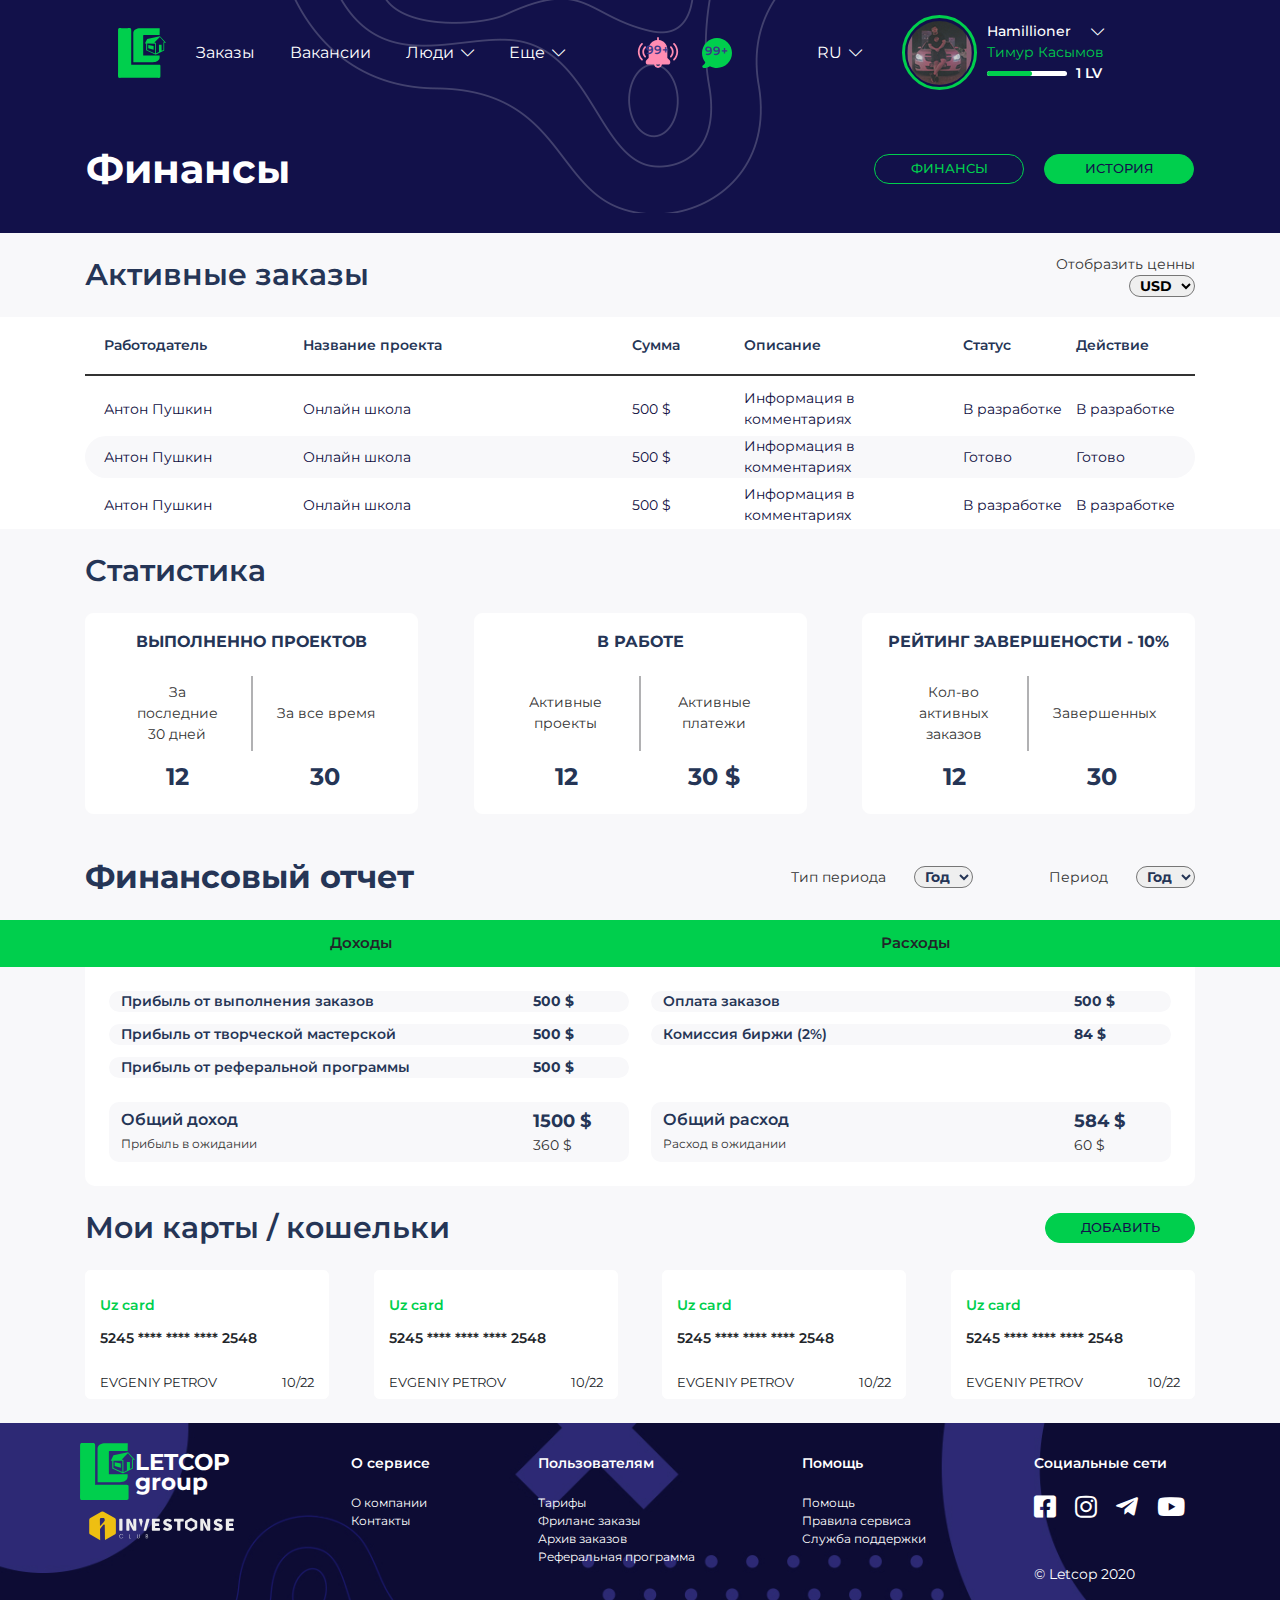
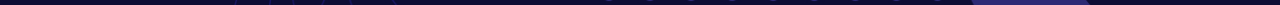
==== commit 4f986030: "added" ====
--- a/finance.html
+++ b/finance.html
@@ -31,8 +31,8 @@
 					<div class="head__left">
 						<img class="head__logo" src="img/icon.svg" />
 						<nav>
-							<a href="#/">Заказы</a>
-							<a href="#/">Вакансии</a>
+							<a class="nav_list" href="#/">Заказы</a>
+							<a class="nav_list" href="#/">Вакансии</a>
 
 							<div class="head__bottom clickedElem">
 								<span>Люди</span>
@@ -591,7 +591,7 @@
 							<option value="">Год</option>
 						</select>
 					</span>
-					<span>Период
+					<span class="right_select">Период
 						<select class="font-weight-bold" name="Год" id="">
 							<option value="">Год</option>
 							<option value="">Год</option>
--- a/css/main.css
+++ b/css/main.css
@@ -325,18 +325,16 @@
 	opacity: 1;
 	visibility: visible;
 }
-nav a,
+nav .nav_list,
+.hide__link a,
 .head__bottom {
 	font-size: 16px;
-
 	margin-right: 35px;
-
 	transition: 0.3s;
 	text-decoration: none;
-
 	color: #fff;
 }
-nav a:hover,
+nav .nav_list:hover,
 .head__bottom:hover,
 .head__bottom:hover i {
 	color: #00cf4d;
@@ -554,6 +552,12 @@
 }
 .head__support:after {
 	background-color: #00cf4d;
+}
+.head__support:hover {
+	color: #00cf4d;
+}
+.head__logout:hover {
+	color: #706cff;
 }
 .head__logout:after {
 	background-color: #706cff;
@@ -1897,6 +1901,10 @@
 }
 
 @media (max-width: 1040px) {
+	.nav__botton  {
+		padding-top: 10px !important;
+		display: block !important;
+	}
 	.head__left {
 		margin-right: auto;
 	}
@@ -2792,6 +2800,16 @@
 	}
 }
 @media (max-width: 550px) {
+	.nav__botton  {
+		padding-left: 0 !important;
+		display: block !important;
+	}
+	.section__h2 span {
+		margin-right: 15px !important;
+	}
+	.font-weight-bold .right_select {
+		margin-top: 10px;
+	}
 	.footer__item {
 		margin-top: 6px;
 		padding: 6px 0;
